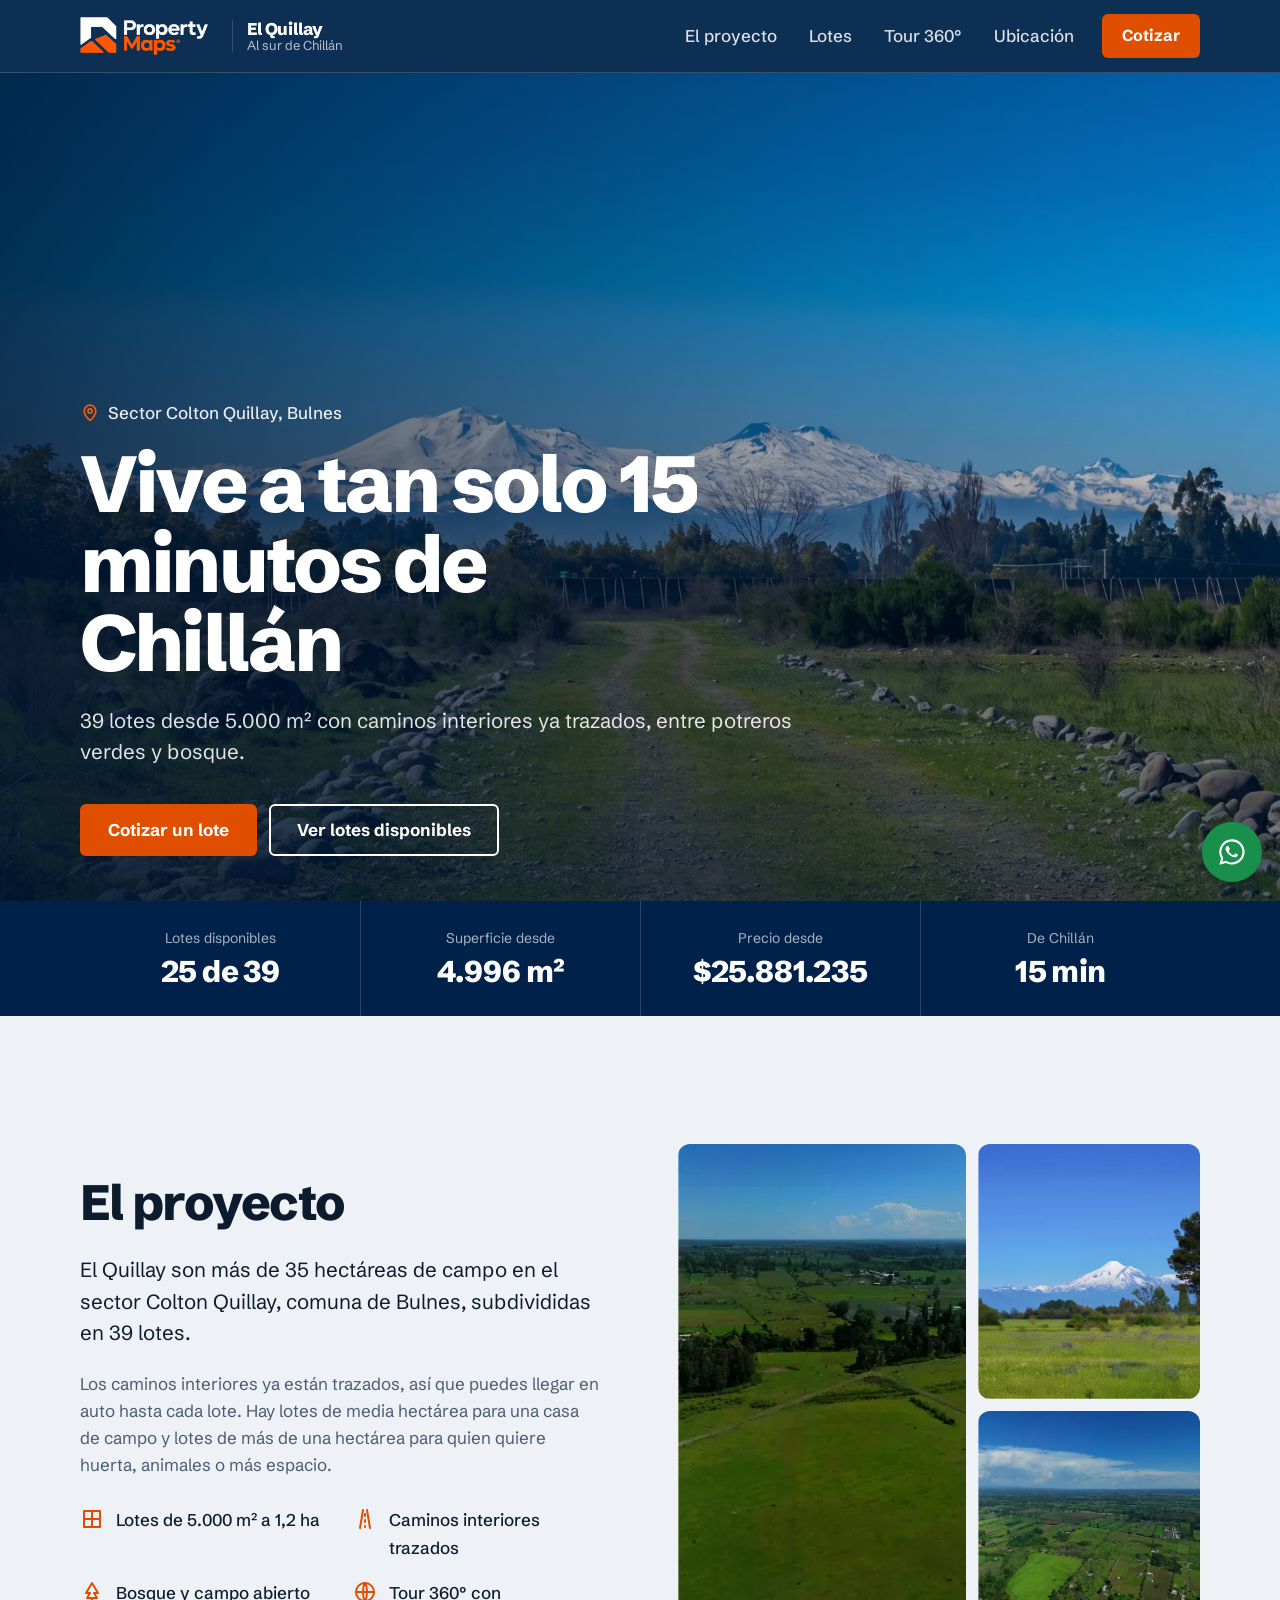
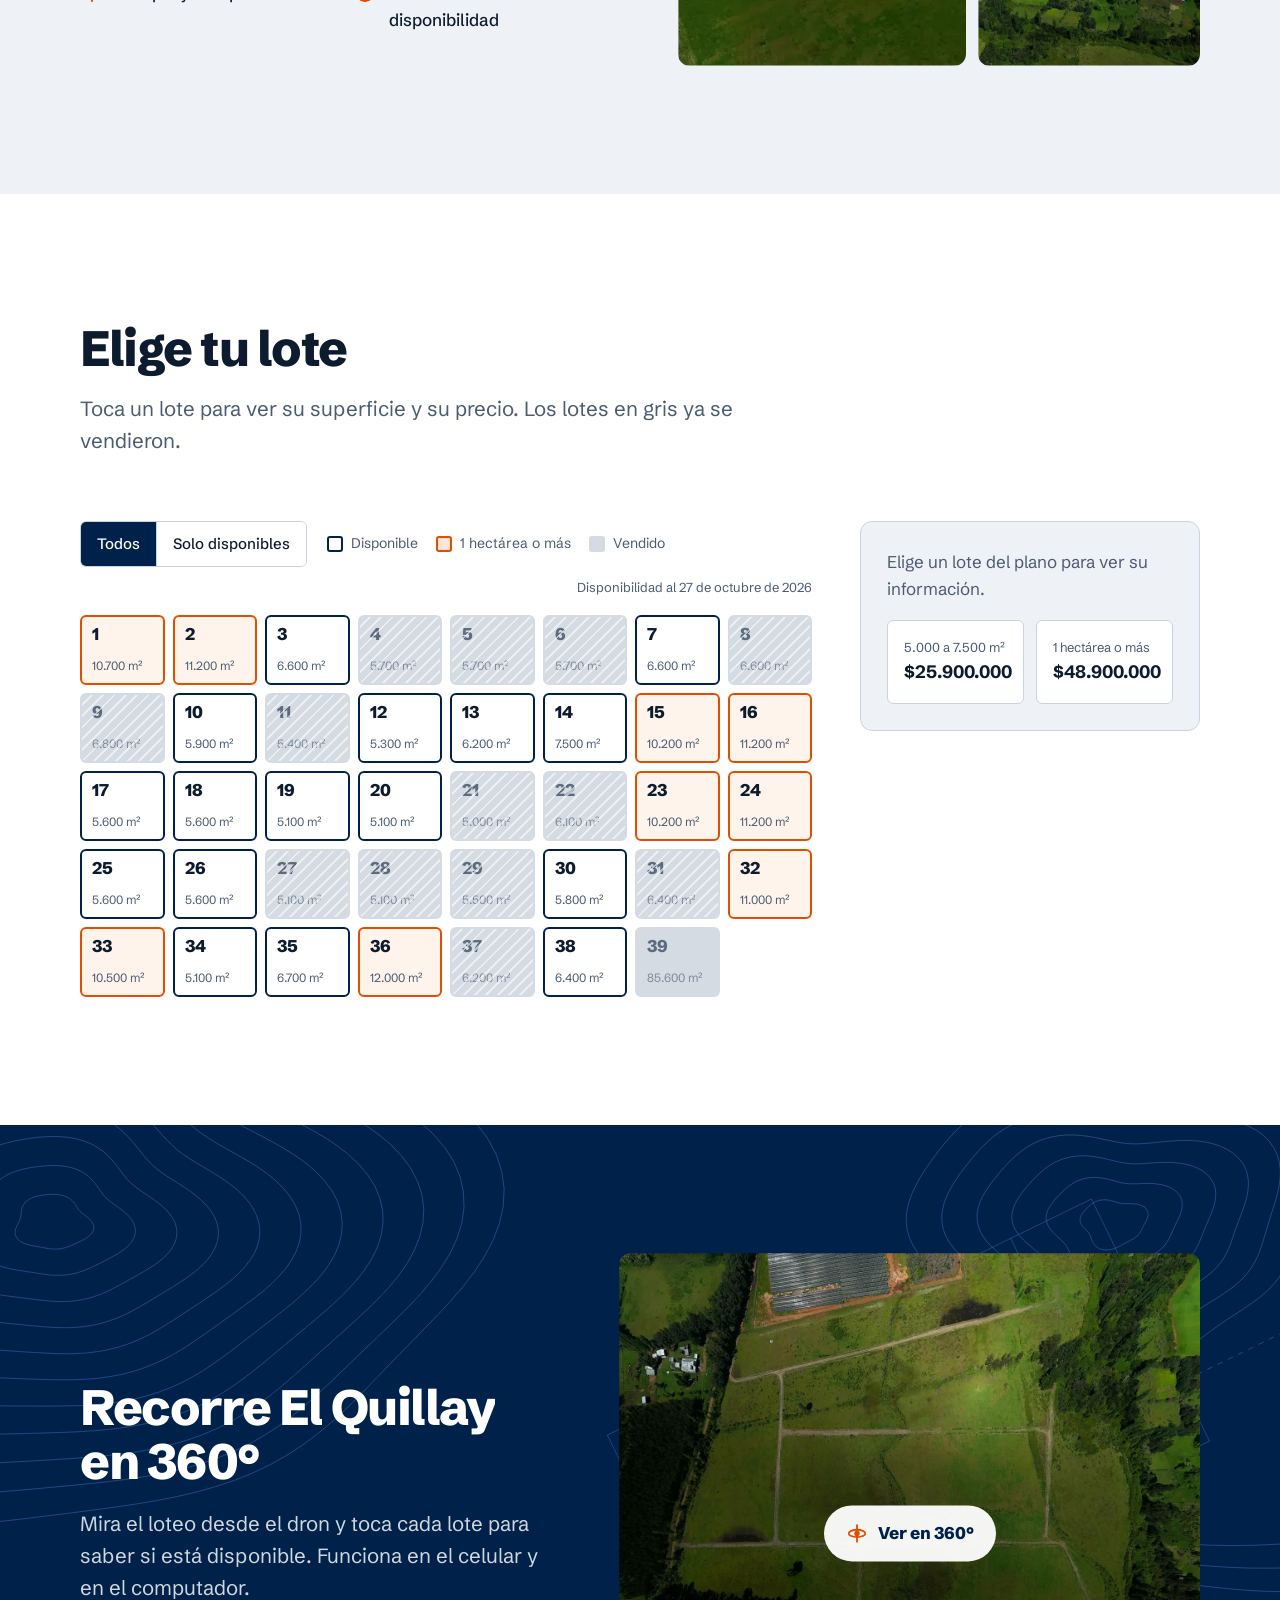
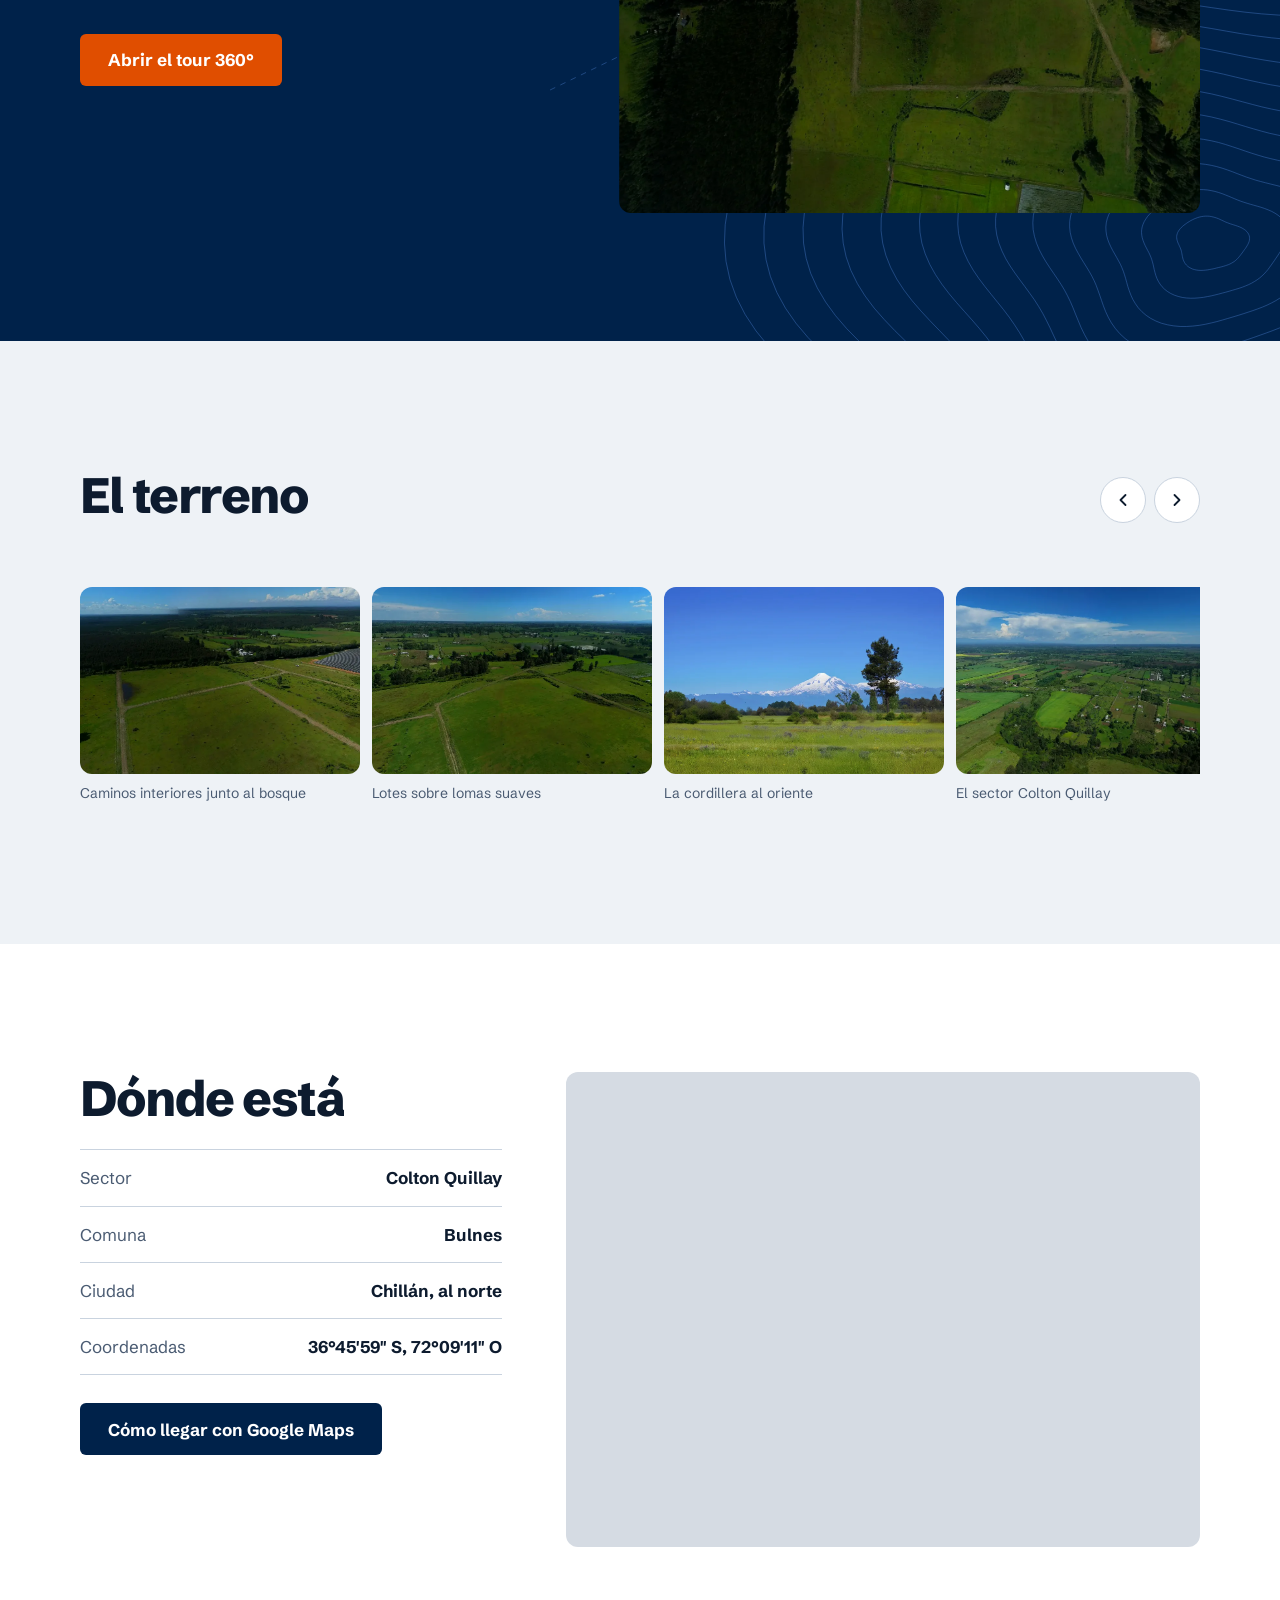
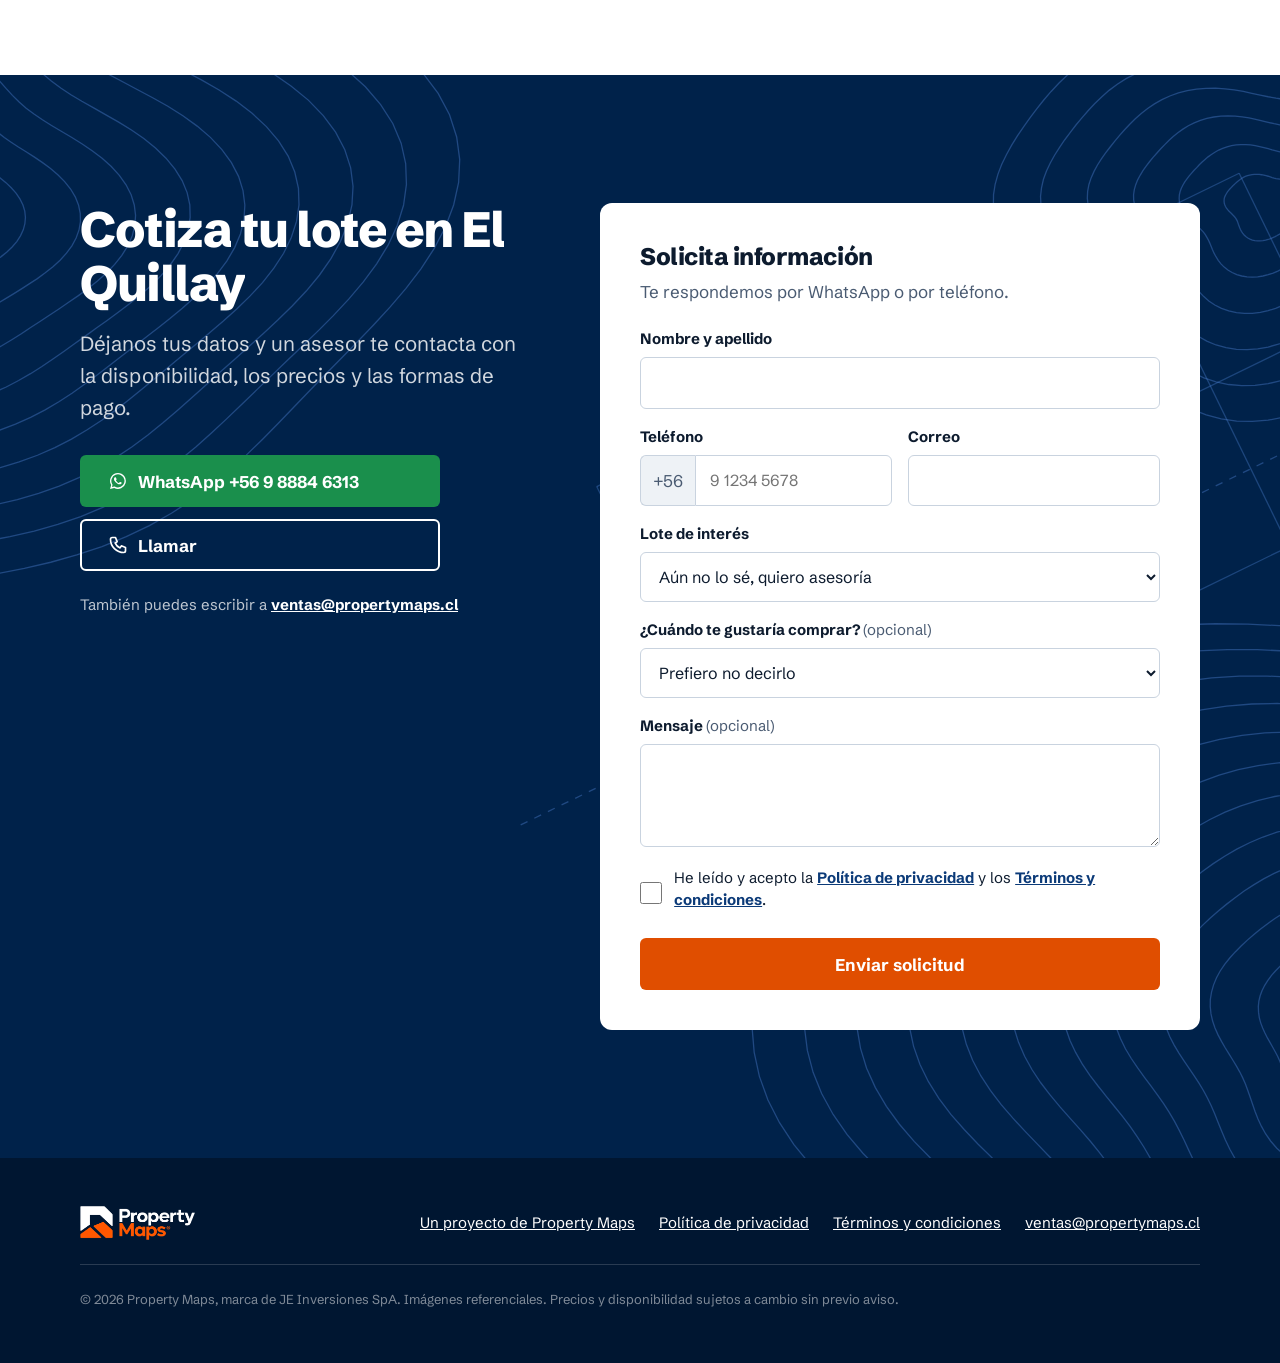
==== elquillay/index.html @ e5769602 "Web nueva de Property Maps: portada, El Quillay, Mirador del Ñuble, legales Sitio estático con píxel" ====
<!doctype html>
<html lang="es-CL">
<head>
  <meta charset="utf-8">
  <meta name="viewport" content="width=device-width, initial-scale=1">
  <title>El Quillay | Parcelas al sur de Chillán · Property Maps</title>
  <meta name="description" content="El Quillay: 39 lotes desde 5.000 m² en el sector Colton Quillay, Bulnes. Desde $25.900.000. Revisa los lotes disponibles y cotiza.">
  <meta name="theme-color" content="#00224a">
  <link rel="canonical" href="https://www.propertymaps.cl/elquillay/">
  <meta property="og:type" content="website">
  <meta property="og:locale" content="es_CL">
  <meta property="og:title" content="El Quillay | Parcelas al sur de Chillán">
  <meta property="og:description" content="Lotes desde 5.000 m² con caminos interiores, en el sector Colton Quillay. Desde $25.900.000.">
  <meta property="og:url" content="https://www.propertymaps.cl/elquillay/">
  <meta property="og:image" content="https://www.propertymaps.cl/assets/img/eq-loteo-caminos-sm.webp">
  <link rel="icon" type="image/png" href="../assets/img/favicon.png">
  <link rel="apple-touch-icon" href="../assets/img/iso-pm.png">
  <link rel="preconnect" href="https://fonts.googleapis.com">
  <link rel="preconnect" href="https://fonts.gstatic.com" crossorigin>
  <link href="https://fonts.googleapis.com/css2?family=Schibsted+Grotesk:ital,wght@0,400;0,500;0,700;0,800;0,900;1,400&display=swap" rel="stylesheet">
  <link rel="stylesheet" href="../assets/css/site.css">
  <script type="application/ld+json">
  {
    "@context": "https://schema.org",
    "@type": "Place",
    "name": "El Quillay",
    "description": "Loteo de 39 parcelas desde 5.000 m² en el sector Colton Quillay, Bulnes, al sur de Chillán.",
    "url": "https://www.propertymaps.cl/elquillay/",
    "geo": { "@type": "GeoCoordinates", "latitude": -36.76628, "longitude": -72.15299 },
    "address": { "@type": "PostalAddress", "addressLocality": "Bulnes", "addressRegion": "Ñuble", "addressCountry": "CL" }
  }
  </script>
  <script>
    window.PROYECTO = {
      nombre: 'El Quillay',
      whatsapp: '56988846313',
      waMensaje: 'Hola, quiero información de las parcelas de El Quillay.',
      form: {
        endpoint: 'https://n8n.terraworks.cl/webhook/el-quillay-lead',
        token: 'quillay-e2afce5dc061b3454987e46b08a25eda',
        origen: 'web-cotizacion'
      },
      lotes: {
        nota: 'Precios en pesos chilenos. Sujetos a disponibilidad.',
        vivo: {
          url: 'https://api.stage.terraworks.cl/m/parcelas/tour/w/property-maps-2/u/un_RZ5Us9i3Psht/project-api/plots',
          clave: 'ak_SBiYjuJIu3lg0e99A3mrq08-q0eVKH2lnt2wowQIruk'
        },
        grupos: [{ titulo: '', items: [{"id":"L1","num":1,"nombre":"Lote 1","m2":10700,"estado":"Disponible","precio":48900000,"grande":true},{"id":"L2","num":2,"nombre":"Lote 2","m2":11200,"estado":"Disponible","precio":48900000,"grande":true},{"id":"L3","num":3,"nombre":"Lote 3","m2":6600,"estado":"Disponible","precio":25900000},{"id":"L4","num":4,"nombre":"Lote 4","m2":5700,"estado":"Vendido"},{"id":"L5","num":5,"nombre":"Lote 5","m2":5700,"estado":"Vendido"},{"id":"L6","num":6,"nombre":"Lote 6","m2":5700,"estado":"Vendido"},{"id":"L7","num":7,"nombre":"Lote 7","m2":6600,"estado":"Disponible","precio":25900000},{"id":"L8","num":8,"nombre":"Lote 8","m2":6600,"estado":"Vendido"},{"id":"L9","num":9,"nombre":"Lote 9","m2":6800,"estado":"Vendido"},{"id":"L10","num":10,"nombre":"Lote 10","m2":5900,"estado":"Disponible","precio":25900000},{"id":"L11","num":11,"nombre":"Lote 11","m2":5400,"estado":"Vendido"},{"id":"L12","num":12,"nombre":"Lote 12","m2":5300,"estado":"Disponible","precio":25900000},{"id":"L13","num":13,"nombre":"Lote 13","m2":6200,"estado":"Disponible","precio":25900000},{"id":"L14","num":14,"nombre":"Lote 14","m2":7500,"estado":"Disponible","precio":25900000},{"id":"L15","num":15,"nombre":"Lote 15","m2":10200,"estado":"Disponible","precio":48900000,"grande":true},{"id":"L16","num":16,"nombre":"Lote 16","m2":11200,"estado":"Disponible","precio":48900000,"grande":true},{"id":"L17","num":17,"nombre":"Lote 17","m2":5600,"estado":"Disponible","precio":25900000},{"id":"L18","num":18,"nombre":"Lote 18","m2":5600,"estado":"Disponible","precio":25900000},{"id":"L19","num":19,"nombre":"Lote 19","m2":5100,"estado":"Disponible","precio":25900000},{"id":"L20","num":20,"nombre":"Lote 20","m2":5100,"estado":"Disponible","precio":25900000},{"id":"L21","num":21,"nombre":"Lote 21","m2":5000,"estado":"Vendido"},{"id":"L22","num":22,"nombre":"Lote 22","m2":6100,"estado":"Vendido"},{"id":"L23","num":23,"nombre":"Lote 23","m2":10200,"estado":"Disponible","precio":48900000,"grande":true},{"id":"L24","num":24,"nombre":"Lote 24","m2":11200,"estado":"Disponible","precio":48900000,"grande":true},{"id":"L25","num":25,"nombre":"Lote 25","m2":5600,"estado":"Disponible","precio":25900000},{"id":"L26","num":26,"nombre":"Lote 26","m2":5600,"estado":"Disponible","precio":25900000},{"id":"L27","num":27,"nombre":"Lote 27","m2":5100,"estado":"Vendido"},{"id":"L28","num":28,"nombre":"Lote 28","m2":5100,"estado":"Vendido"},{"id":"L29","num":29,"nombre":"Lote 29","m2":5500,"estado":"Vendido"},{"id":"L30","num":30,"nombre":"Lote 30","m2":5800,"estado":"Disponible","precio":25900000},{"id":"L31","num":31,"nombre":"Lote 31","m2":6400,"estado":"Vendido"},{"id":"L32","num":32,"nombre":"Lote 32","m2":11000,"estado":"Disponible","precio":48900000,"grande":true},{"id":"L33","num":33,"nombre":"Lote 33","m2":10500,"estado":"Disponible","precio":48900000,"grande":true},{"id":"L34","num":34,"nombre":"Lote 34","m2":5100,"estado":"Disponible","precio":25900000},{"id":"L35","num":35,"nombre":"Lote 35","m2":6700,"estado":"Disponible","precio":25900000},{"id":"L36","num":36,"nombre":"Lote 36","m2":12000,"estado":"Disponible","precio":48900000,"grande":true},{"id":"L37","num":37,"nombre":"Lote 37","m2":6200,"estado":"Vendido"},{"id":"L38","num":38,"nombre":"Lote 38","m2":6400,"estado":"Disponible","precio":25900000},{"id":"L39","num":39,"nombre":"Lote 39","m2":85600,"estado":"No disponible","grande":true}] }]
      }
    };
  </script>
  <!-- Medición: píxel de Meta «EL QUILLAY» (único píxel del negocio Property Maps; ver ../CODIGOS-ADS.txt).
       Solo en el sitio publicado: en local no dispara. Los eventos (Lead, Contact, clics) los manda site.js. -->
  <script>
    window.MEDICION = { PIXEL_ID: '2511304299378574' };
    if (!/^(localhost|127\.0\.0\.1|\[::1\]|)$/.test(location.hostname) && location.protocol !== 'file:') {
      !function(f,b,e,v,n,t,s){if(f.fbq)return;n=f.fbq=function(){n.callMethod?n.callMethod.apply(n,arguments):n.queue.push(arguments)};if(!f._fbq)f._fbq=n;n.push=n;n.loaded=!0;n.version='2.0';n.queue=[];t=b.createElement(e);t.async=!0;t.src=v;s=b.getElementsByTagName(e)[0];s.parentNode.insertBefore(t,s)}(window,document,'script','https://connect.facebook.net/en_US/fbevents.js');
      fbq('init', window.MEDICION.PIXEL_ID);
      fbq('track', 'PageView');
    }
  </script>
  <noscript><img height="1" width="1" style="display:none" alt="" src="https://www.facebook.com/tr?id=2511304299378574&ev=PageView&noscript=1"></noscript>
  <script>/* Animaciones de lectura: se activan solo si el navegador puede y la persona no pidió menos movimiento */
    (function (r) { if ('IntersectionObserver' in window && !matchMedia('(prefers-reduced-motion: reduce)').matches) { r.classList.add('anim'); document.addEventListener('DOMContentLoaded', function () { if (!r.classList.contains('anim-ok')) r.classList.remove('anim'); }); } })(document.documentElement);</script>
</head>
<body>
  <a class="skip" href="#main">Saltar al contenido</a>

  <header class="site-header">
    <div class="wrap">
      <a class="brand" href="../" aria-label="Property Maps, inicio">
        <img src="../assets/img/logo-pm-blanco.png" alt="Property Maps" width="900" height="268">
      </a>
      <div class="brand-project">
        <strong>El Quillay</strong>
        <span>Al sur de Chillán</span>
      </div>
      <button class="nav-toggle" type="button" aria-controls="nav" aria-expanded="false" aria-label="Abrir menú">
        <svg viewBox="0 0 24 24" fill="none" stroke="currentColor" stroke-width="2" stroke-linecap="round" aria-hidden="true"><path d="M4 7h16M4 12h16M4 17h16"/></svg>
      </button>
      <nav class="nav" id="nav" aria-label="El Quillay">
        <a href="#proyecto">El proyecto</a>
        <a href="#lotes">Lotes</a>
        <a href="#tour">Tour 360°</a>
        <a href="#ubicacion">Ubicación</a>
        <a class="btn btn-primary" href="#contacto">Cotizar</a>
      </nav>
    </div>
  </header>

  <main id="main">
    <section class="hero-project" aria-labelledby="hero-title" data-hero data-intervalo="3000">
      <div class="media">
        <figure class="hero-slide is-active" data-slide>
          <img src="../assets/img/nuble-cordillera-sm.webp" srcset="../assets/img/nuble-cordillera-sm.webp 1000w, ../assets/img/nuble-cordillera.webp 2000w" sizes="100vw" alt="Campo verde con un camino de tierra y la cordillera nevada al fondo" fetchpriority="high" decoding="async">
        </figure>
        <figure class="hero-slide" data-slide>
          <img src="../assets/img/eq-loteo-caminos-sm.webp" srcset="../assets/img/eq-loteo-caminos-sm.webp 1000w, ../assets/img/eq-loteo-caminos.webp 2000w" sizes="100vw" alt="Vista aérea del loteo El Quillay: potreros verdes divididos por caminos de tierra" loading="lazy" decoding="async">
        </figure>
        <figure class="hero-slide" data-slide>
          <img src="../assets/img/eq-loteo-lomas-sm.webp" srcset="../assets/img/eq-loteo-lomas-sm.webp 1000w, ../assets/img/eq-loteo-lomas.webp 2000w" sizes="100vw" alt="Lomas del loteo El Quillay con sus caminos interiores" loading="lazy" decoding="async">
        </figure>
        <figure class="hero-slide" data-slide>
          <img src="../assets/img/eq-aerea-sector-sm.webp" srcset="../assets/img/eq-aerea-sector-sm.webp 1000w, ../assets/img/eq-aerea-sector.webp 2000w" sizes="100vw" alt="Vista aérea del sector Colton Quillay con parcelas y campos de cultivo" loading="lazy" decoding="async">
        </figure>
        <figure class="hero-slide" data-slide>
          <img src="../assets/img/eq-loteo-bosque-sm.webp" srcset="../assets/img/eq-loteo-bosque-sm.webp 1000w, ../assets/img/eq-loteo-bosque.webp 2000w" sizes="100vw" alt="Caminos del loteo El Quillay junto al bosque" loading="lazy" decoding="async">
        </figure>
      </div>
      <div class="wrap">
        <p class="place">
          <svg viewBox="0 0 24 24" fill="none" stroke="currentColor" stroke-width="2" aria-hidden="true"><path d="M12 21s-7-6.2-7-11.5A7 7 0 0 1 19 9.5C19 14.8 12 21 12 21Z"/><circle cx="12" cy="9.5" r="2.5"/></svg>
          Sector Colton Quillay, Bulnes
        </p>
        <h1 id="hero-title">Vive a tan solo 15 minutos de Chillán</h1>
        <p class="lead">39 lotes desde 5.000 m² con caminos interiores ya trazados, entre potreros verdes y bosque.</p>
        <div class="hero-actions">
          <a class="btn btn-primary" href="#contacto">Cotizar un lote</a>
          <a class="btn btn-ghost" href="#lotes">Ver lotes disponibles</a>
        </div>
      </div>
    </section>

    <section class="facts" aria-label="El Quillay en cifras">
      <div class="wrap">
        <dl>
          <div><dt>Lotes disponibles</dt><dd><span data-disponibles>25</span> de 39</dd></div>
          <div><dt>Superficie desde</dt><dd>5.000 m²</dd></div>
          <div><dt>Precio desde</dt><dd>$25.900.000</dd></div>
          <div><dt>De Chillán</dt><dd>15 min</dd></div>
        </dl>
      </div>
    </section>

    <section class="section" id="proyecto" aria-labelledby="proyecto-title">
      <div class="wrap about">
        <div class="about-text">
          <h2 id="proyecto-title">El proyecto</h2>
          <p class="lead" style="color:var(--ink)">El Quillay son más de 35 hectáreas de campo en el sector Colton Quillay, comuna de Bulnes, subdivididas en 39 lotes.</p>
          <p>Los caminos interiores ya están trazados, así que puedes llegar en auto hasta cada lote. Hay lotes de media hectárea para una casa de campo y lotes de más de una hectárea para quien quiere huerta, animales o más espacio.</p>
          <ul class="features">
            <li><svg viewBox="0 0 24 24" fill="none" stroke="currentColor" stroke-width="2" stroke-linecap="round" stroke-linejoin="round" aria-hidden="true"><path d="M4 4h16v16H4zM4 12h16M12 4v16"/></svg>Lotes de 5.000 m² a 1,2 ha</li>
            <li><svg viewBox="0 0 24 24" fill="none" stroke="currentColor" stroke-width="2" stroke-linecap="round" stroke-linejoin="round" aria-hidden="true"><path d="M7 21 10 3M17 21 14 3M12 7v2M12 13v2M12 19v1"/></svg>Caminos interiores trazados</li>
            <li><svg viewBox="0 0 24 24" fill="none" stroke="currentColor" stroke-width="2" stroke-linecap="round" stroke-linejoin="round" aria-hidden="true"><path d="M12 3 6 13h4l-3 5h10l-3-5h4z"/><path d="M12 18v3"/></svg>Bosque y campo abierto</li>
            <li><svg viewBox="0 0 24 24" fill="none" stroke="currentColor" stroke-width="2" stroke-linecap="round" stroke-linejoin="round" aria-hidden="true"><circle cx="12" cy="12" r="9"/><path d="M3 12h18M12 3c2.5 2.7 2.5 15.3 0 18M12 3c-2.5 2.7-2.5 15.3 0 18"/></svg>Tour 360° con disponibilidad</li>
          </ul>
        </div>
        <div class="mosaic">
          <img src="../assets/img/eq-loteo-lomas-sm.webp" alt="Potreros del loteo con caminos y árboles alrededor" loading="lazy">
          <img src="../assets/img/eq-volcan.webp" alt="Campo verde con un pino y la cordillera nevada al fondo" loading="lazy">
          <img src="../assets/img/eq-aerea-sector-sm.webp" alt="Vista aérea del sector Colton Quillay con parcelas y campos de cultivo" loading="lazy">
        </div>
      </div>
    </section>

    <section class="section lots-section" id="lotes" aria-labelledby="lotes-title">
      <div class="wrap">
        <div class="section-head">
          <h2 id="lotes-title">Elige tu lote</h2>
          <p class="lead muted">Toca un lote para ver su superficie y su precio. Los lotes en gris ya se vendieron.</p>
        </div>
        <div class="lots-layout">
          <div>
            <div class="lots-toolbar">
              <div class="filter" role="group" aria-label="Filtrar lotes">
                <button type="button" data-filtro="todos" aria-pressed="true">Todos</button>
                <button type="button" data-filtro="disponibles" aria-pressed="false">Solo disponibles</button>
              </div>
              <ul class="legend">
                <li><i class="l-free"></i>Disponible</li>
                <li><i class="l-big"></i>1 hectárea o más</li>
                <li><i class="l-sold"></i>Vendido</li>
              </ul>
              <span class="lots-updated" id="lots-updated">Disponibilidad al 27 de octubre de 2026</span>
            </div>
            <div class="lot-groups" id="lot-groups"></div>
          </div>
          <aside class="lot-panel" id="lot-panel" aria-live="polite">
            <p class="empty">Elige un lote del plano para ver su información.</p>
            <div class="price-cards">
              <div><span>5.000 a 7.500 m²</span><strong>$25.900.000</strong></div>
              <div><span>1 hectárea o más</span><strong>$48.900.000</strong></div>
            </div>
          </aside>
        </div>
      </div>
    </section>

    <section class="section tour topo" id="tour" aria-labelledby="tour-title">
      <div class="wrap">
        <div>
          <h2 id="tour-title">Recorre El Quillay en 360°</h2>
          <p class="lead">Mira el loteo desde el dron y toca cada lote para saber si está disponible. Funciona en el celular y en el computador.</p>
          <a class="btn btn-primary" href="https://elquillay360.terraworks.cl/" target="_blank" rel="noopener">Abrir el tour 360°</a>
        </div>
        <a class="tour-preview" href="https://elquillay360.terraworks.cl/" target="_blank" rel="noopener" aria-label="Abrir el tour 360° de El Quillay">
          <img src="../assets/img/eq-cenital.webp" alt="El loteo El Quillay visto desde arriba, con sus caminos interiores" loading="lazy">
          <span><svg viewBox="0 0 24 24" fill="none" stroke="currentColor" stroke-width="2" stroke-linecap="round" aria-hidden="true"><ellipse cx="12" cy="12" rx="9" ry="4"/><path d="M12 3v18"/><circle cx="12" cy="12" r="2" fill="currentColor"/></svg>Ver en 360°</span>
        </a>
      </div>
    </section>

    <section class="section" aria-labelledby="galeria-title" data-gallery>
      <div class="wrap">
        <div class="gallery-head section-head" style="max-width:none">
          <h2 id="galeria-title">El terreno</h2>
          <div class="gallery-nav">
            <button type="button" data-dir="-1" aria-label="Fotos anteriores"><svg viewBox="0 0 24 24" fill="none" stroke="currentColor" stroke-width="2.2" stroke-linecap="round" stroke-linejoin="round" aria-hidden="true"><path d="M15 6l-6 6 6 6"/></svg></button>
            <button type="button" data-dir="1" aria-label="Fotos siguientes"><svg viewBox="0 0 24 24" fill="none" stroke="currentColor" stroke-width="2.2" stroke-linecap="round" stroke-linejoin="round" aria-hidden="true"><path d="M9 6l6 6-6 6"/></svg></button>
          </div>
        </div>
        <div class="gallery" tabindex="0" aria-label="Fotos de El Quillay">
          <figure><img src="../assets/img/eq-loteo-bosque-sm.webp" alt="Caminos del loteo junto al bosque" loading="lazy"><figcaption>Caminos interiores junto al bosque</figcaption></figure>
          <figure><img src="../assets/img/eq-loteo-lomas-sm.webp" alt="Potreros con lomas suaves" loading="lazy"><figcaption>Lotes sobre lomas suaves</figcaption></figure>
          <figure><img src="../assets/img/eq-volcan.webp" alt="Cordillera nevada vista desde el campo" loading="lazy"><figcaption>La cordillera al oriente</figcaption></figure>
          <figure><img src="../assets/img/eq-aerea-sector-sm.webp" alt="Parcelas vecinas del sector Colton Quillay" loading="lazy"><figcaption>El sector Colton Quillay</figcaption></figure>
          <figure><img src="../assets/img/eq-loteo-caminos-sm.webp" alt="Cruce de caminos dentro del loteo" loading="lazy"><figcaption>Cruce de caminos dentro del loteo</figcaption></figure>
        </div>
      </div>
    </section>

    <section class="section lots-section" id="ubicacion" aria-labelledby="ubicacion-title">
      <div class="wrap location">
        <div>
          <h2 id="ubicacion-title">Dónde está</h2>
          <ul class="distances">
            <li><span>Sector</span><strong>Colton Quillay</strong></li>
            <li><span>Comuna</span><strong>Bulnes</strong></li>
            <li><span>Ciudad</span><strong>Chillán, al norte</strong></li>
            <li><span>Coordenadas</span><strong>36°45′59″ S, 72°09′11″ O</strong></li>
          </ul>
          <a class="btn btn-navy" href="https://www.google.com/maps/dir/?api=1&amp;destination=-36.76628,-72.15299" target="_blank" rel="noopener">Cómo llegar con Google Maps</a>
        </div>
        <iframe title="Mapa satelital de El Quillay" src="https://maps.google.com/maps?q=-36.76628,-72.15299&amp;t=k&amp;z=15&amp;ie=UTF8&amp;iwloc=&amp;output=embed" loading="lazy" referrerpolicy="no-referrer-when-downgrade"></iframe>
      </div>
    </section>

    <section class="section contact topo" id="contacto" aria-labelledby="contacto-title">
      <div class="wrap">
        <div>
          <h2 id="contacto-title">Cotiza tu lote en El Quillay</h2>
          <p class="lead">Déjanos tus datos y un asesor te contacta con la disponibilidad, los precios y las formas de pago.</p>
          <div class="contact-direct">
            <a class="btn btn-wa" href="#" data-wa>
              <svg viewBox="0 0 32 32" fill="currentColor" aria-hidden="true"><path d="M16 3.2A12.7 12.7 0 0 0 5.1 22.4L3.3 28.8l6.6-1.7A12.7 12.7 0 1 0 16 3.2Zm0 23.2c-1.9 0-3.8-.5-5.4-1.5l-.4-.2-3.9 1 1-3.8-.3-.4A10.5 10.5 0 1 1 16 26.4Zm5.8-7.9c-.3-.2-1.9-.9-2.2-1-.3-.1-.5-.2-.7.2-.2.3-.8 1-1 1.2-.2.2-.4.2-.7.1-.3-.2-1.4-.5-2.6-1.6-1-.9-1.6-1.9-1.8-2.2-.2-.3 0-.5.1-.7l.5-.6.3-.5v-.5c0-.2-.7-1.7-1-2.3-.2-.6-.5-.5-.7-.5h-.6c-.2 0-.5.1-.8.4-.3.3-1 1-1 2.5s1.1 2.9 1.2 3.1c.2.2 2.1 3.2 5.1 4.5 2.5 1 3 .8 3.6.7.6-.1 1.9-.8 2.1-1.5.3-.7.3-1.3.2-1.5-.1-.1-.3-.2-.6-.3Z"/></svg>
              WhatsApp +56 9 8884 6313
            </a>
            <a class="btn btn-ghost" href="tel:+56988846313">
              <svg viewBox="0 0 24 24" fill="none" stroke="currentColor" stroke-width="2" stroke-linecap="round" stroke-linejoin="round" aria-hidden="true"><path d="M5 3h4l2 5-2.5 1.5a11 11 0 0 0 6 6L16 13l5 2v4a2 2 0 0 1-2 2A16 16 0 0 1 3 5a2 2 0 0 1 2-2Z"/></svg>
              Llamar
            </a>
          </div>
          <p class="contact-mail">También puedes escribir a <a href="mailto:ventas@propertymaps.cl?subject=El%20Quillay">ventas@propertymaps.cl</a></p>
        </div>

        <div class="form-card">
          <h3>Solicita información</h3>
          <p>Te respondemos por WhatsApp o por teléfono.</p>
          <form id="lead-form" novalidate>
            <div class="fields">
              <div class="field full">
                <label for="f-nombre">Nombre y apellido</label>
                <input id="f-nombre" name="nombre" type="text" autocomplete="name" required>
                <span class="err">Escribe tu nombre.</span>
              </div>
              <div class="field">
                <label for="f-telefono">Teléfono</label>
                <div class="phone"><span>+56</span><input id="f-telefono" name="telefono" type="tel" inputmode="tel" autocomplete="tel-national" placeholder="9 1234 5678" required></div>
                <span class="err">Escribe un celular chileno de 9 dígitos, empezando por 9.</span>
              </div>
              <div class="field">
                <label for="f-email">Correo</label>
                <input id="f-email" name="email" type="email" autocomplete="email" required>
                <span class="err">Escribe un correo válido, por ejemplo nombre@gmail.com.</span>
              </div>
              <div class="field full">
                <label for="f-parcela">Lote de interés</label>
                <select id="f-parcela" name="parcela"></select>
              </div>
              <div class="field full">
                <label for="f-plazo">¿Cuándo te gustaría comprar? <span class="opt">(opcional)</span></label>
                <select id="f-plazo" name="plazo">
                  <option value="">Prefiero no decirlo</option>
                  <option>Este mes</option>
                  <option>En 1 a 3 meses</option>
                  <option>En 3 a 6 meses</option>
                  <option>Solo estoy cotizando</option>
                </select>
              </div>
              <div class="field full">
                <label for="f-mensaje">Mensaje <span class="opt">(opcional)</span></label>
                <textarea id="f-mensaje" name="mensaje" rows="3"></textarea>
              </div>
              <div class="hp" aria-hidden="true">
                <label for="f-hp">No completar</label>
                <input id="f-hp" name="_hp" type="text" tabindex="-1" autocomplete="off">
              </div>
              <div class="field full consent">
                <input id="f-acepto" name="acepto" type="checkbox" required>
                <label for="f-acepto">He leído y acepto la <a href="../privacidad/" target="_blank" rel="noopener">Política de privacidad</a> y los <a href="../terminos/" target="_blank" rel="noopener">Términos y condiciones</a>.</label>
                <span class="err">Marca la casilla para enviar tu solicitud.</span>
              </div>
            </div>
            <div class="form-foot">
              <button class="btn btn-primary btn-block" type="submit">Enviar solicitud</button>
              <div class="form-status" id="form-status" role="alert"></div>
            </div>
          </form>
        </div>
      </div>
    </section>
  </main>

  <footer class="site-footer">
    <div class="wrap">
      <a href="../" aria-label="Property Maps, inicio"><img src="../assets/img/logo-pm-blanco.png" alt="Property Maps" width="900" height="268"></a>
      <nav class="footer-links" aria-label="Pie de página">
        <a href="../">Un proyecto de Property Maps</a>
        <a href="../privacidad/">Política de privacidad</a>
        <a href="../terminos/">Términos y condiciones</a>
        <a href="mailto:ventas@propertymaps.cl">ventas@propertymaps.cl</a>
      </nav>
      <p class="footer-legal">© 2026 Property Maps, marca de JE Inversiones SpA. Imágenes referenciales. Precios y disponibilidad sujetos a cambio sin previo aviso.</p>
    </div>
  </footer>

  <a class="wa-float" href="#" data-wa aria-label="Escribir a El Quillay por WhatsApp">
    <svg viewBox="0 0 32 32" fill="currentColor" aria-hidden="true"><path d="M16 3.2A12.7 12.7 0 0 0 5.1 22.4L3.3 28.8l6.6-1.7A12.7 12.7 0 1 0 16 3.2Zm0 23.2c-1.9 0-3.8-.5-5.4-1.5l-.4-.2-3.9 1 1-3.8-.3-.4A10.5 10.5 0 1 1 16 26.4Zm5.8-7.9c-.3-.2-1.9-.9-2.2-1-.3-.1-.5-.2-.7.2-.2.3-.8 1-1 1.2-.2.2-.4.2-.7.1-.3-.2-1.4-.5-2.6-1.6-1-.9-1.6-1.9-1.8-2.2-.2-.3 0-.5.1-.7l.5-.6.3-.5v-.5c0-.2-.7-1.7-1-2.3-.2-.6-.5-.5-.7-.5h-.6c-.2 0-.5.1-.8.4-.3.3-1 1-1 2.5s1.1 2.9 1.2 3.1c.2.2 2.1 3.2 5.1 4.5 2.5 1 3 .8 3.6.7.6-.1 1.9-.8 2.1-1.5.3-.7.3-1.3.2-1.5-.1-.1-.3-.2-.6-.3Z"/></svg>
  </a>

  <script src="../assets/js/site.js"></script>
</body>
</html>
---- assets/css/site.css ----
/* Property Maps · estilos compartidos (landing y proyectos) */

:root {
  --navy: #00224a;
  --navy-2: #0b3a78;
  --navy-deep: #001631;
  --orange: #ff5a00;
  --orange-btn: #e04e00;
  --orange-soft: #ffe6d6;
  --paper: #eef2f6;
  --white: #ffffff;
  --ink: #0d1b2e;
  --muted: #4a5b72;
  --line: #c9d3df;
  --line-dark: rgba(255, 255, 255, 0.16);
  --sold: #d5dbe3;
  --ok: #1d7a4f;

  --font: "Schibsted Grotesk", system-ui, -apple-system, "Segoe UI", sans-serif;

  --wrap: 1200px;
  --gutter: clamp(16px, 4vw, 40px);
  --section: clamp(72px, 10vw, 128px);
  --radius-s: 6px;
  --radius-m: 12px;
}

*,
*::before,
*::after { box-sizing: border-box; }

html { scroll-behavior: smooth; -webkit-text-size-adjust: 100%; overflow-x: clip; }
@media (prefers-reduced-motion: reduce) {
  html { scroll-behavior: auto; }
  *, *::before, *::after { animation-duration: 0.01ms !important; transition-duration: 0.01ms !important; }
}

body {
  margin: 0;
  font-family: var(--font);
  font-size: 1.0625rem;
  line-height: 1.6;
  color: var(--ink);
  background: var(--paper);
  -webkit-font-smoothing: antialiased;
  overflow-x: clip;
}

img, video, svg { display: block; max-width: 100%; }
a { color: inherit; }
button, input, select, textarea { font: inherit; color: inherit; }

:focus-visible { outline: 3px solid var(--orange); outline-offset: 3px; border-radius: 2px; }

.wrap { width: 100%; max-width: var(--wrap); margin-inline: auto; padding-inline: var(--gutter); }

.skip {
  position: absolute; left: 12px; top: -60px; z-index: 100;
  background: var(--white); color: var(--navy); padding: 10px 16px; border-radius: var(--radius-s);
  font-weight: 700; text-decoration: none;
}
.skip:focus { top: 12px; }

/* ---------- Tipografía ---------- */

h1, h2, h3, h4 { margin: 0; line-height: 1.08; letter-spacing: -0.02em; font-weight: 800; }
h1 { font-size: clamp(2.5rem, 6.2vw, 5rem); letter-spacing: -0.035em; line-height: 1; }
h2 { font-size: clamp(2rem, 4vw, 3.1rem); letter-spacing: -0.03em; }
h3 { font-size: 1.375rem; line-height: 1.2; }
p { margin: 0 0 1em; }
.lead { font-size: clamp(1.125rem, 1.6vw, 1.3rem); line-height: 1.55; max-width: 36em; }
.muted { color: var(--muted); }
.num { }

.section { padding-block: var(--section); }
.section-head { max-width: 46rem; margin-bottom: clamp(36px, 5vw, 64px); }
.section-head h2 + p { margin-top: 18px; }

/* ---------- Botones ---------- */

.btn {
  display: inline-flex; align-items: center; justify-content: center; gap: 10px;
  min-height: 52px; padding: 0 26px; border-radius: var(--radius-s);
  font-size: 1.0625rem; font-weight: 700; text-decoration: none; letter-spacing: 0;
  border: 2px solid transparent; cursor: pointer;
  transition: background-color 0.15s, border-color 0.15s, color 0.15s;
}
.btn svg { width: 20px; height: 20px; flex: none; }
.btn-primary { background: var(--orange-btn); color: var(--white); }
.btn-primary:hover { background: #c74500; }
.btn-ghost { border-color: currentColor; color: var(--white); background: transparent; }
.btn-ghost:hover { background: rgba(255, 255, 255, 0.1); }
.btn-navy { background: var(--navy); color: var(--white); }
.btn-navy:hover { background: var(--navy-2); }
.btn-outline { border-color: var(--navy); color: var(--navy); background: transparent; }
.btn-outline:hover { background: var(--navy); color: var(--white); }
.btn-wa { background: #1a8f4c; color: var(--white); }
.btn-wa:hover { background: #157a40; }
.btn-block { width: 100%; }

.text-link {
  font-weight: 700; color: var(--navy); text-decoration: underline;
  text-decoration-thickness: 2px; text-underline-offset: 4px; text-decoration-color: var(--orange);
}
.text-link:hover { color: var(--orange-btn); }

/* ---------- Cabecera ---------- */

.site-header {
  position: sticky; top: 0; z-index: 50;
  background: rgba(0, 34, 74, 0.94);
  backdrop-filter: saturate(1.4) blur(10px);
  -webkit-backdrop-filter: saturate(1.4) blur(10px);
  color: var(--white);
  border-bottom: 1px solid var(--line-dark);
}
.site-header .wrap { display: flex; align-items: center; gap: 24px; min-height: 72px; }
.brand { display: flex; align-items: center; gap: 14px; text-decoration: none; flex: none; }
.brand img { height: 38px; width: auto; }
.brand-project {
  display: flex; flex-direction: column; line-height: 1.1;
  padding-left: 14px; border-left: 1px solid var(--line-dark);
}
.brand-project strong { font-size: 1.0625rem; font-weight: 800; letter-spacing: -0.01em; }
.brand-project span { font-size: 0.8125rem; color: rgba(255, 255, 255, 0.7); }

.nav { margin-left: auto; display: flex; align-items: center; gap: 4px; }
.nav a:not(.btn) {
  padding: 10px 14px; border-radius: var(--radius-s); text-decoration: none;
  font-weight: 500; color: rgba(255, 255, 255, 0.86);
}
.nav a:not(.btn):hover { color: var(--white); background: rgba(255, 255, 255, 0.08); }
.nav .btn { min-height: 44px; padding: 0 18px; margin-left: 10px; font-size: 1rem; }

.nav-toggle {
  display: none; margin-left: auto; width: 46px; height: 46px; border: 0; border-radius: var(--radius-s);
  background: transparent; color: var(--white); cursor: pointer;
}
.nav-toggle svg { width: 26px; height: 26px; margin: auto; }

@media (max-width: 920px) {
  .nav-toggle { display: grid; place-items: center; }
  .nav {
    position: absolute; left: 0; right: 0; top: 100%;
    flex-direction: column; align-items: stretch; gap: 0;
    background: var(--navy); padding: 8px var(--gutter) 20px;
    border-bottom: 1px solid var(--line-dark);
    display: none;
  }
  .nav.open { display: flex; }
  .nav a:not(.btn) { padding: 14px 4px; border-bottom: 1px solid var(--line-dark); border-radius: 0; }
  .nav .btn { margin: 16px 0 0; min-height: 52px; }
  .brand img { height: 32px; }
}
@media (max-width: 520px) {
  .brand-project span { display: none; }
}

/* ---------- Fondo cartográfico ---------- */

.topo { position: relative; isolation: isolate; }
.topo::before {
  content: ""; position: absolute; inset: 0; z-index: -1; pointer-events: none;
  background: url("../img/curvas-azul.svg") center / cover no-repeat;
}
.topo-light::before { background-image: url("../img/curvas-claro.svg"); opacity: 0.7; }

/* ---------- Landing · hero con fotos de las parcelas ---------- */

/* Mismo alto para el banner de la portada y el de El Quillay: la pantalla bajo la cabecera */
:root { --hero-h: min(calc(100svh - 72px), 880px); }
/* Teléfonos angostos: el texto del banner no cabe en la pantalla; ambos crecen al mismo alto */
@media (max-width: 380px) { :root { --hero-h: max(min(calc(100svh - 72px), 880px), 640px); } }

.hero-pm { position: relative; min-height: var(--hero-h); display: flex; color: var(--white); background: var(--navy); overflow: hidden; }
.hero-slides { position: absolute; inset: 0; }
.hero-slide { position: absolute; inset: 0; margin: 0; opacity: 0; transition: opacity 1.2s ease; }
.hero-slide.is-active { opacity: 1; }
.hero-slide img { width: 100%; height: 100%; object-fit: cover; }
.hero-pm::after {
  content: ""; position: absolute; inset: 0; pointer-events: none;
  background:
    linear-gradient(90deg, rgba(0, 22, 49, 0.66) 0%, rgba(0, 22, 49, 0.3) 42%, rgba(0, 22, 49, 0) 68%),
    linear-gradient(180deg, rgba(0, 22, 49, 0) 55%, rgba(0, 22, 49, 0.6) 100%);
}
.hero-inner {
  position: relative; z-index: 1; width: 100%;
  display: flex; flex-direction: column; justify-content: flex-end; gap: clamp(24px, 5vh, 72px);
  padding-block: clamp(40px, 7vh, 120px) clamp(22px, 3.5vh, 44px);
}
.hero-pm h1 { max-width: 14ch; font-size: clamp(2.5rem, 6vw, 5rem); text-shadow: 0 2px 24px rgba(0, 22, 49, 0.35); }
.hero-pm .lead { max-width: 40ch; color: rgba(255, 255, 255, 0.92); margin-top: 24px; text-shadow: 0 1px 12px rgba(0, 22, 49, 0.5); }
.hero-actions { display: flex; flex-wrap: wrap; gap: 12px; margin-top: 36px; }

.hero-foot { display: flex; align-items: flex-end; justify-content: space-between; gap: 20px; flex-wrap: wrap; border-top: 1px solid var(--line-dark); padding-top: 18px; }
.hero-credit { display: flex; align-items: center; gap: 10px; color: var(--white); text-decoration: none; }
.hero-credit svg { width: 22px; height: 22px; color: var(--orange); flex: none; }
.hero-credit b { display: block; font-weight: 700; }
.hero-credit small { display: block; font-size: 0.875rem; color: rgba(255, 255, 255, 0.72); }
.hero-credit:hover b { text-decoration: underline; text-underline-offset: 3px; }
.hero-dots { display: flex; gap: 6px; }
.hero-dots button {
  width: 44px; height: 32px; padding: 0; border: 0; background: transparent; cursor: pointer; position: relative;
}
.hero-dots button::before {
  content: ""; position: absolute; left: 6px; right: 6px; top: 50%; height: 3px; margin-top: -1.5px;
  background: rgba(255, 255, 255, 0.4); border-radius: 2px; transition: background 0.2s;
}
.hero-dots button[aria-pressed="true"]::before { background: var(--orange); }
.hero-dots button:hover::before { background: rgba(255, 255, 255, 0.8); }

@media (max-width: 760px) {
  .hero-pm::after { background: linear-gradient(180deg, rgba(0, 22, 49, 0) 20%, rgba(0, 22, 49, 0.5) 50%, rgba(0, 22, 49, 0.82) 100%); }
}

/* ---------- Landing · proyectos ---------- */

.projects { display: grid; grid-template-columns: repeat(2, minmax(0, 1fr)); gap: clamp(16px, 2.5vw, 28px); }
.project-tile {
  position: relative; display: flex; flex-direction: column; justify-content: flex-end;
  min-height: clamp(420px, 46vw, 560px); border-radius: var(--radius-m); overflow: hidden;
  text-decoration: none; color: var(--white); background: var(--navy);
}
.project-tile img {
  position: absolute; inset: 0; width: 100%; height: 100%; object-fit: cover;
  transition: transform 0.6s cubic-bezier(0.2, 0.7, 0.2, 1);
}
.project-tile::after {
  content: ""; position: absolute; inset: 0;
  background: linear-gradient(180deg, rgba(0, 22, 49, 0) 30%, rgba(0, 22, 49, 0.88) 100%);
}
.project-tile:hover img { transform: scale(1.04); }
.project-body { position: relative; z-index: 1; padding: clamp(22px, 3vw, 36px); }
.project-place { display: flex; align-items: center; gap: 8px; font-size: 0.9375rem; color: rgba(255, 255, 255, 0.82); margin-bottom: 10px; }
.project-place svg { width: 18px; height: 18px; color: var(--orange); }
.project-body h3 { font-size: clamp(1.75rem, 3vw, 2.5rem); letter-spacing: -0.03em; }
.project-body p { margin: 12px 0 22px; max-width: 30em; color: rgba(255, 255, 255, 0.86); }
.project-go {
  display: inline-flex; align-items: center; gap: 10px; min-height: 48px; padding: 0 20px;
  background: var(--white); color: var(--navy); border-radius: var(--radius-s); font-weight: 700;
}
.project-tile:hover .project-go { background: var(--orange); color: var(--white); }
.project-go svg { width: 18px; height: 18px; }

@media (max-width: 760px) {
  .projects { grid-template-columns: 1fr; }
}

/* ---------- Landing · proceso ---------- */

.process { background: var(--white); }
.steps { list-style: none; margin: 0; padding: 0; display: grid; grid-template-columns: repeat(4, minmax(0, 1fr)); counter-reset: step; }
.steps li { position: relative; padding: 0 clamp(14px, 2vw, 28px) 0 0; counter-increment: step; }
.steps li::before {
  content: counter(step); display: grid; place-items: center;
  width: 44px; height: 44px; border-radius: 50%;
  background: var(--navy); color: var(--white); font-weight: 800; font-size: 1.0625rem;
  position: relative; z-index: 1; margin-bottom: 22px;
}
.steps li::after {
  content: ""; position: absolute; top: 22px; left: 44px; right: 0; height: 2px;
  background: repeating-linear-gradient(90deg, var(--line) 0 8px, transparent 8px 14px);
}
.steps li:last-child::after { display: none; }
.steps h3 { margin-bottom: 10px; }
.steps p { color: var(--muted); margin: 0; max-width: 24em; }

@media (max-width: 860px) {
  .steps { grid-template-columns: 1fr; gap: 0; }
  .steps li { padding: 0 0 36px 68px; }
  .steps li::before { position: absolute; left: 0; top: 0; margin: 0; }
  .steps li::after { top: 44px; bottom: 0; left: 21px; right: auto; width: 2px; height: auto;
    background: repeating-linear-gradient(180deg, var(--line) 0 8px, transparent 8px 14px); }
}

/* ---------- Landing · garantías ---------- */

.assurances { display: grid; grid-template-columns: minmax(0, 0.8fr) minmax(0, 1.2fr); gap: clamp(8px, 6vw, 96px); align-items: start; }
.assurance-list { list-style: none; margin: 0; padding: 0; border-top: 2px solid var(--navy); }
.assurance-list li { display: grid; grid-template-columns: 52px 1fr; gap: 18px; padding: 26px 0; border-bottom: 1px solid var(--line); }
.assurance-list svg { width: 34px; height: 34px; color: var(--orange-btn); }
.assurance-list h3 { margin-bottom: 6px; }
.assurance-list p { margin: 0; color: var(--muted); }
@media (max-width: 860px) {
  .assurances { grid-template-columns: 1fr; }
}

/* ---------- Landing · contacto general ---------- */

.chooser { background: var(--navy); color: var(--white); }
.chooser .wrap { display: grid; grid-template-columns: minmax(0, 1fr) minmax(0, 1fr); gap: clamp(32px, 5vw, 80px); align-items: center; }
.chooser p.lead { color: rgba(255, 255, 255, 0.8); margin-top: 18px; }
.chooser-links { display: grid; gap: 14px; }
.chooser-link {
  display: flex; align-items: center; gap: 18px; padding: 20px 22px; border-radius: var(--radius-m);
  background: rgba(255, 255, 255, 0.06); border: 1px solid var(--line-dark);
  text-decoration: none; transition: background-color 0.15s, border-color 0.15s;
}
.chooser-link:hover { background: rgba(255, 255, 255, 0.12); border-color: rgba(255, 255, 255, 0.4); }
.chooser-link img { width: 72px; height: 72px; border-radius: var(--radius-s); object-fit: cover; flex: none; }
.chooser-link strong { display: block; font-size: 1.25rem; letter-spacing: -0.01em; }
.chooser-link span { color: rgba(255, 255, 255, 0.72); font-size: 0.9375rem; }
.chooser-link .arrow { margin-left: auto; width: 24px; height: 24px; color: var(--orange); flex: none; }
.chooser-mail { margin-top: 28px; color: rgba(255, 255, 255, 0.75); }
.chooser-mail a { color: var(--white); font-weight: 700; }
@media (max-width: 860px) { .chooser .wrap { grid-template-columns: 1fr; } }

/* ---------- Pie ---------- */

.site-footer { background: var(--navy-deep); color: rgba(255, 255, 255, 0.72); padding-block: 48px 40px; font-size: 0.9375rem; }
.site-footer .wrap { display: flex; flex-wrap: wrap; gap: 24px 48px; align-items: center; justify-content: space-between; }
.site-footer img { height: 34px; width: auto; }
.site-footer a { color: var(--white); }
.footer-links { display: flex; flex-wrap: wrap; gap: 8px 24px; }
.footer-legal { flex-basis: 100%; padding-top: 24px; border-top: 1px solid var(--line-dark); font-size: 0.8125rem; color: rgba(255, 255, 255, 0.5); }

/* ---------- WhatsApp flotante ---------- */

.wa-float {
  position: fixed; right: 18px; bottom: 18px; z-index: 60;
  width: 60px; height: 60px; border-radius: 50%; border: 0; cursor: pointer;
  display: grid; place-items: center; background: #1a8f4c; color: var(--white);
  box-shadow: 0 10px 28px rgba(0, 22, 49, 0.35); text-decoration: none;
}
.wa-float svg { width: 32px; height: 32px; }
.wa-float:hover { background: #157a40; }
.wa-panel {
  position: fixed; right: 18px; bottom: 92px; z-index: 60; width: min(340px, calc(100vw - 36px));
  background: var(--white); color: var(--ink); border-radius: var(--radius-m);
  box-shadow: 0 18px 48px rgba(0, 22, 49, 0.3); padding: 20px; display: none;
}
.wa-panel.open { display: block; }
.wa-panel h2 { font-size: 1.125rem; letter-spacing: -0.01em; margin-bottom: 4px; }
.wa-panel p { font-size: 0.9375rem; color: var(--muted); margin-bottom: 14px; }
.wa-panel a { display: flex; align-items: center; justify-content: space-between; gap: 12px; padding: 14px 16px; border: 1px solid var(--line); border-radius: var(--radius-s); text-decoration: none; font-weight: 700; color: var(--navy); }
.wa-panel a + a { margin-top: 8px; }
.wa-panel a:hover { border-color: var(--navy); background: var(--paper); }
.wa-panel a svg { width: 18px; height: 18px; color: var(--orange-btn); }

/* =========================================================
   Páginas de proyecto
   ========================================================= */

.hero-project { position: relative; min-height: var(--hero-h); display: flex; align-items: flex-end; color: var(--white); background: var(--navy); overflow: hidden; }
.hero-project .media { position: absolute; inset: 0; }
.hero-project .media img, .hero-project .media video { width: 100%; height: 100%; object-fit: cover; }
.hero-project::after {
  content: ""; position: absolute; inset: 0;
  background:
    linear-gradient(90deg, rgba(0, 22, 49, 0.78) 0%, rgba(0, 22, 49, 0.35) 55%, rgba(0, 22, 49, 0) 100%),
    linear-gradient(180deg, rgba(0, 22, 49, 0.2) 0%, rgba(0, 22, 49, 0) 30%, rgba(0, 22, 49, 0.6) 100%);
}
.hero-project .wrap { position: relative; z-index: 1; padding-block: clamp(40px, 7vh, 120px) clamp(32px, 5vh, 72px); }
.hero-project .project-logo { height: clamp(88px, 11vw, 132px); width: auto; margin-bottom: 26px; }
.hero-project h1 { max-width: 13ch; }
.hero-project .place { display: flex; align-items: center; gap: 8px; font-weight: 500; margin-bottom: 18px; color: rgba(255, 255, 255, 0.9); }
.hero-project .place svg { width: 20px; height: 20px; color: var(--orange); }
.hero-project .lead { color: rgba(255, 255, 255, 0.88); margin-top: 22px; }

.facts { background: var(--navy); color: var(--white); }
.facts dl { margin: 0; display: grid; grid-template-columns: repeat(4, minmax(0, 1fr)); }
/* Cuatro bloques del mismo ancho: título en una línea y cifra en una línea, centrados */
.facts dl > div { padding: 26px 12px; border-left: 1px solid var(--line-dark); text-align: center; }
.facts dl > div:first-child { border-left: 0; }
.facts dt { font-size: 0.875rem; color: rgba(255, 255, 255, 0.66); margin-bottom: 6px; white-space: nowrap; }
.facts dd { margin: 0; font-size: clamp(1.375rem, 2.4vw, 1.875rem); font-weight: 800; letter-spacing: -0.02em; line-height: 1.15; white-space: nowrap; }
@media (max-width: 760px) {
  .facts .wrap { padding-inline: 0; }
  .facts dl { grid-template-columns: repeat(2, minmax(0, 1fr)); }
  .facts dl > div { padding: 22px 8px; }
  .facts dl > div:nth-child(odd) { border-left: 0; }
  .facts dl > div:nth-child(n+3) { border-top: 1px solid var(--line-dark); }
}

.about { display: grid; grid-template-columns: minmax(0, 1fr) minmax(0, 1fr); gap: clamp(32px, 6vw, 88px); align-items: center; }
.about-text p { color: var(--muted); max-width: 34em; }
.about-text h2 { margin-bottom: 24px; }
.features { list-style: none; margin: 28px 0 0; padding: 0; display: grid; grid-template-columns: repeat(2, minmax(0, 1fr)); gap: 18px 24px; }
.features li { display: flex; gap: 12px; align-items: flex-start; font-weight: 500; }
.features svg { width: 24px; height: 24px; color: var(--orange-btn); flex: none; margin-top: 1px; }
.mosaic { display: grid; grid-template-columns: 1.3fr 1fr; grid-template-rows: 1fr 1fr; gap: 12px; aspect-ratio: 1 / 1; }
.mosaic img { width: 100%; height: 100%; object-fit: cover; border-radius: var(--radius-m); }
.mosaic img:first-child { grid-row: span 2; }
@media (max-width: 860px) {
  .about { grid-template-columns: 1fr; }
  .mosaic { aspect-ratio: 4 / 3; }
}
@media (max-width: 480px) { .features { grid-template-columns: 1fr; } }

/* ---------- Plano de lotes ---------- */

.lots-section { background: var(--white); }
.lots-layout { display: grid; grid-template-columns: minmax(0, 1fr) 340px; gap: clamp(24px, 4vw, 48px); align-items: start; }
.lots-toolbar { display: flex; flex-wrap: wrap; align-items: center; gap: 10px 20px; margin-bottom: 18px; }
.filter { display: inline-flex; border: 1px solid var(--line); border-radius: var(--radius-s); overflow: hidden; }
.filter button { border: 0; background: var(--white); padding: 10px 16px; cursor: pointer; font-weight: 500; font-size: 0.9375rem; }
.filter button + button { border-left: 1px solid var(--line); }
.filter button[aria-pressed="true"] { background: var(--navy); color: var(--white); }
.legend { display: flex; flex-wrap: wrap; gap: 6px 18px; font-size: 0.875rem; color: var(--muted); margin: 0; padding: 0; list-style: none; }
.legend li { display: flex; align-items: center; gap: 8px; }
.legend i { width: 16px; height: 16px; border-radius: 3px; display: inline-block; }
.legend .l-free { background: var(--white); border: 2px solid var(--navy); }
.legend .l-sold { background: var(--sold); }
.legend .l-river { background: #d8e9ff; border: 2px solid #2f6fc4; }
.legend .l-big { background: var(--orange-soft); border: 2px solid var(--orange-btn); }
.lots-updated { font-size: 0.8125rem; color: var(--muted); margin-left: auto; }

.lot-groups { display: grid; gap: 28px; }
.lot-group h3 { font-size: 1rem; font-weight: 700; color: var(--muted); letter-spacing: 0; margin-bottom: 10px; }
.lot-grid { display: grid; grid-template-columns: repeat(auto-fill, minmax(76px, 1fr)); gap: 8px; }
.lot {
  position: relative; display: flex; flex-direction: column; align-items: flex-start; justify-content: space-between;
  min-height: 70px; padding: 8px 10px; text-align: left; cursor: pointer;
  background: var(--white); border: 2px solid var(--navy); border-radius: var(--radius-s);
  transition: background-color 0.12s, color 0.12s, transform 0.12s;
}
.lot b { font-size: 1.0625rem; font-weight: 800; line-height: 1; }
.lot small { font-size: 0.75rem; color: var(--muted); }
.lot.is-river { background: #eef5ff; border-color: #2f6fc4; }
.lot.is-big { background: #fff4ec; border-color: var(--orange-btn); }
.lot.is-sold, .lot.is-na { background: var(--sold); border-color: var(--sold); color: #5d6b7e; cursor: default; }
.lot.is-sold small, .lot.is-na small { color: #7d8a9b; }
.lot.is-sold::after {
  content: ""; position: absolute; inset: 0; border-radius: 4px;
  background: repeating-linear-gradient(135deg, transparent 0 6px, rgba(255, 255, 255, 0.55) 6px 8px);
}
.lot:not(.is-sold):not(.is-na):hover { background: var(--navy); color: var(--white); border-color: var(--navy); }
.lot:not(.is-sold):not(.is-na):hover small { color: rgba(255, 255, 255, 0.75); }
.lot[aria-pressed="true"] { background: var(--orange-btn) !important; border-color: var(--orange-btn) !important; color: var(--white) !important; }
.lot[aria-pressed="true"] small { color: rgba(255, 255, 255, 0.85) !important; }
.lot[hidden] { display: none; }

.lot-panel {
  position: sticky; top: 96px; border-radius: var(--radius-m); background: var(--paper);
  border: 1px solid var(--line); padding: 26px;
}
.lot-panel .empty { color: var(--muted); margin: 0; }
.lot-panel h3 { font-size: 1.75rem; letter-spacing: -0.02em; }
.lot-panel dl { margin: 18px 0 22px; display: grid; gap: 0; }
.lot-panel dl > div { display: flex; justify-content: space-between; gap: 12px; padding: 10px 0; border-bottom: 1px solid var(--line); }
.lot-panel dt { color: var(--muted); }
.lot-panel dd { margin: 0; font-weight: 700; text-align: right; }
.lot-panel .btn + .btn { margin-top: 10px; }
.price-note { font-size: 0.8125rem; color: var(--muted); margin: 14px 0 0; }

.price-cards { display: grid; grid-template-columns: repeat(2, minmax(0, 1fr)); gap: 12px; margin-top: 18px; }
.price-cards div { padding: 16px; border-radius: var(--radius-s); background: var(--white); border: 1px solid var(--line); }
.price-cards span { display: block; font-size: 0.8125rem; color: var(--muted); }
.price-cards strong { font-size: 1.125rem; }

@media (max-width: 980px) {
  .lots-layout { grid-template-columns: 1fr; }
  .lot-panel { position: static; padding: 0; background: none; border: 0; }
  .lot-panel .empty { display: none; }
  .price-cards { margin-top: 4px; }
}

/* Teléfono: plano compacto (solo el número) y la ficha del lote sube desde abajo */
.lot-sheet, .sheet-backdrop { display: none; }
@media (max-width: 980px) {
  .sheet-backdrop {
    display: block; position: fixed; inset: 0; z-index: 79; background: rgba(0, 22, 49, 0.5);
    opacity: 0; pointer-events: none; transition: opacity 0.3s ease;
  }
  .sheet-backdrop.open { opacity: 1; pointer-events: auto; }
  .lot-sheet {
    display: block; position: fixed; left: 0; right: 0; bottom: 0; z-index: 80;
    max-height: 82vh; overflow-y: auto; background: var(--white); color: var(--ink);
    border-radius: 18px 18px 0 0; box-shadow: 0 -12px 40px rgba(0, 22, 49, 0.25);
    padding: 12px var(--gutter) calc(22px + env(safe-area-inset-bottom));
    transform: translateY(105%); visibility: hidden;
    transition: transform 0.35s cubic-bezier(0.2, 0.7, 0.2, 1), visibility 0s linear 0.35s;
  }
  .lot-sheet.open { transform: none; visibility: visible; transition-delay: 0s; }
  .lot-sheet::before { content: ""; display: block; width: 44px; height: 5px; border-radius: 3px; background: var(--line); margin: 0 auto 6px; }
  .sheet-close {
    position: absolute; top: 10px; right: 10px; width: 44px; height: 44px; border: 0; border-radius: 50%;
    background: var(--paper); display: grid; place-items: center; cursor: pointer;
  }
  .sheet-close svg { width: 20px; height: 20px; }
  .sheet-body h3 { padding-right: 52px; }
}
@media (max-width: 600px) {
  .lots-toolbar { gap: 10px 14px; }
  .legend { font-size: 0.8125rem; gap: 6px 14px; }
  .lots-updated { margin-left: 0; }
  .lot-groups { gap: 22px; }
  .lot-grid { grid-template-columns: repeat(6, minmax(0, 1fr)); gap: 6px; }
  .lot { min-height: 0; aspect-ratio: 1 / 1; padding: 0; align-items: center; justify-content: center; text-align: center; }
  .lot b { font-size: 1rem; }
  .lot small { display: none; }
}

/* ---------- Tour 360 ---------- */

.tour { background: var(--navy); color: var(--white); overflow: hidden; }
.tour .wrap { display: grid; grid-template-columns: minmax(0, 0.9fr) minmax(0, 1.1fr); gap: clamp(32px, 5vw, 72px); align-items: center; }
.tour p.lead { color: rgba(255, 255, 255, 0.82); margin: 20px 0 30px; }
.tour-preview { position: relative; display: block; border-radius: var(--radius-m); overflow: hidden; aspect-ratio: 1 / 1; max-height: 560px; width: 100%; text-decoration: none; }
.tour-preview img { width: 100%; height: 100%; object-fit: cover; transition: transform 0.6s cubic-bezier(0.2, 0.7, 0.2, 1); }
.tour-preview:hover img { transform: scale(1.04); }
.tour-preview span {
  position: absolute; left: 50%; top: 50%; transform: translate(-50%, -50%);
  display: inline-flex; align-items: center; gap: 10px; padding: 14px 22px; border-radius: 999px;
  background: rgba(255, 255, 255, 0.95); color: var(--navy); font-weight: 800; white-space: nowrap;
}
.tour-preview span svg { width: 22px; height: 22px; color: var(--orange-btn); }
@media (max-width: 860px) { .tour .wrap { grid-template-columns: 1fr; } }

/* ---------- Condiciones ---------- */

.terms { display: grid; grid-template-columns: repeat(3, minmax(0, 1fr)); border-top: 2px solid var(--navy); }
.terms > div { padding: 28px clamp(12px, 2.5vw, 32px) 8px 0; }
.terms > div + div { padding-left: clamp(12px, 2.5vw, 32px); border-left: 1px solid var(--line); }
.terms strong { display: block; font-size: clamp(1.75rem, 3vw, 2.5rem); letter-spacing: -0.03em; color: var(--navy); line-height: 1.1; margin-bottom: 8px; }
.terms p { color: var(--muted); margin: 0; }
@media (max-width: 760px) {
  .terms { grid-template-columns: 1fr; }
  .terms > div + div { padding-left: 0; border-left: 0; border-top: 1px solid var(--line); }
}

/* ---------- Galería ---------- */

.gallery { display: grid; grid-auto-flow: column; grid-auto-columns: minmax(280px, 42%); gap: 12px; overflow-x: auto; scroll-snap-type: x mandatory; padding-bottom: 12px; scrollbar-width: thin; }
.gallery figure { margin: 0; scroll-snap-align: start; }
.gallery img { width: 100%; aspect-ratio: 3 / 2; object-fit: cover; border-radius: var(--radius-m); }
.gallery figcaption { font-size: 0.875rem; color: var(--muted); margin-top: 8px; }
.gallery-nav { display: flex; gap: 8px; margin-left: auto; }
.gallery-nav button { width: 46px; height: 46px; border-radius: 50%; border: 1px solid var(--line); background: var(--white); cursor: pointer; display: grid; place-items: center; }
.gallery-nav button:hover { border-color: var(--navy); }
.gallery-nav svg { width: 20px; height: 20px; }
.gallery-head { display: flex; align-items: flex-end; gap: 24px; }
@media (max-width: 640px) { .gallery { grid-auto-columns: 84%; } .gallery-nav { display: none; } }

/* ---------- Ubicación ---------- */

.location { display: grid; grid-template-columns: minmax(0, 0.8fr) minmax(0, 1.2fr); gap: clamp(32px, 5vw, 72px); align-items: start; }
.location iframe { width: 100%; aspect-ratio: 4 / 3; border: 0; border-radius: var(--radius-m); background: var(--sold); }
.distances { list-style: none; margin: 24px 0 28px; padding: 0; border-top: 1px solid var(--line); }
.distances li { display: flex; justify-content: space-between; gap: 16px; padding: 14px 0; border-bottom: 1px solid var(--line); }
.distances span { color: var(--muted); }
.distances strong { text-align: right; }
@media (max-width: 860px) { .location { grid-template-columns: 1fr; } }

/* ---------- Contacto / formulario ---------- */

.contact { background: var(--navy); color: var(--white); }
.contact .wrap { display: grid; grid-template-columns: minmax(0, 0.85fr) minmax(0, 1.15fr); gap: clamp(32px, 6vw, 88px); align-items: start; }
.contact .lead { color: rgba(255, 255, 255, 0.82); margin: 18px 0 32px; }
.contact-direct { display: grid; gap: 12px; max-width: 360px; }
.contact-direct .btn { justify-content: flex-start; }
.contact-mail { margin-top: 22px; color: rgba(255, 255, 255, 0.75); font-size: 0.9375rem; }
.contact-mail a { color: var(--white); font-weight: 700; }

.form-card { background: var(--white); color: var(--ink); border-radius: var(--radius-m); padding: clamp(22px, 3.5vw, 40px); }
.form-card h3 { font-size: 1.5rem; margin-bottom: 6px; }
.form-card > p { color: var(--muted); margin-bottom: 22px; }
.fields { display: grid; grid-template-columns: repeat(2, minmax(0, 1fr)); gap: 16px; }
.field { display: grid; gap: 6px; }
.field.full { grid-column: 1 / -1; }
.field label { font-weight: 700; font-size: 0.9375rem; }
.field label .opt { font-weight: 400; color: var(--muted); }
.field input, .field select, .field textarea {
  width: 100%; min-height: 50px; padding: 12px 14px; border-radius: var(--radius-s);
  border: 1.5px solid var(--line); background: var(--white); font-size: 1rem;
}
.field textarea { min-height: 96px; resize: vertical; }
.field input:focus, .field select:focus, .field textarea:focus { outline: none; border-color: var(--navy); box-shadow: 0 0 0 3px rgba(0, 34, 74, 0.15); }
.field.has-error input, .field.has-error select { border-color: #c4281c; }
.field .err { color: #c4281c; font-size: 0.875rem; display: none; }
.field.has-error .err { display: block; }
.phone { display: flex; }
.phone span { display: grid; place-items: center; padding: 0 12px; border: 1.5px solid var(--line); border-right: 0; border-radius: var(--radius-s) 0 0 var(--radius-s); background: var(--paper); color: var(--muted); }
.phone input { border-radius: 0 var(--radius-s) var(--radius-s) 0; }
.hp { position: absolute !important; left: -9999px !important; width: 1px; height: 1px; overflow: hidden; }
.form-foot { margin-top: 20px; }
.form-foot small { display: block; color: var(--muted); margin-top: 12px; font-size: 0.8125rem; }
.form-status { margin-top: 16px; padding: 14px 16px; border-radius: var(--radius-s); font-weight: 500; display: none; }
.form-status.ok { display: block; background: #e3f4ea; color: #12512f; }
.form-status.fail { display: block; background: #fde8e6; color: #8f1d14; }
.form-done { text-align: left; }
.form-done svg { width: 48px; height: 48px; color: var(--ok); margin-bottom: 14px; }
.form-done h3 { margin-bottom: 8px; }
.form-done p { color: var(--muted); }

@media (max-width: 860px) {
  .contact .wrap { grid-template-columns: 1fr; }
}
@media (max-width: 520px) { .fields { grid-template-columns: 1fr; } }

/* ---------- Aviso modo local ---------- */

.dev-note { font-size: 0.8125rem; background: #fff6d6; color: #6b5300; border-radius: var(--radius-s); padding: 10px 12px; margin-top: 12px; }

/* ---------- Mirador · video limpio y presentación debajo ---------- */

.hero-video { background: var(--navy); }
.hero-video video { display: block; width: 100%; aspect-ratio: 16 / 9; max-height: calc(100svh - 72px); object-fit: cover; }
.intro-project { background: var(--navy); color: var(--white); padding-block: clamp(40px, 6vw, 72px) clamp(32px, 4vw, 48px); border-bottom: 1px solid var(--line-dark); }
.intro-project .wrap { display: grid; grid-template-columns: minmax(0, 1fr) auto; align-items: end; gap: 28px 56px; }
.intro-project h1 { max-width: 14ch; }
.intro-project .lead { color: rgba(255, 255, 255, 0.86); margin-top: 18px; }
.intro-project .hero-actions { margin-top: 0; }
@media (max-width: 860px) {
  .intro-project .wrap { grid-template-columns: 1fr; }
}
/* En el teléfono el video gana alto; el texto que trae va al centro y no se corta */
@media (max-width: 600px) {
  .hero-video video { aspect-ratio: 4 / 3; }
}

/* ---------- Animaciones de lectura ----------
   Solo corren con html.anim (lo pone el script del <head> si hay IntersectionObserver
   y la persona no pidió reducir el movimiento). site.js marca cada elemento con data-a. */

:root { --ease: cubic-bezier(0.2, 0.7, 0.2, 1); }

.hero-slide img { transform: scale(1.07); transition: transform 7s linear; }
.hero-slide.is-active img { transform: scale(1); }

.anim [data-a] { transition: opacity 0.8s var(--ease), transform 0.9s var(--ease), clip-path 1.1s var(--ease); transition-delay: var(--d, 0s); }

.anim [data-a="rise"] { opacity: 0; transform: translateY(26px); }
.anim [data-a="rise"].is-in { opacity: 1; transform: none; }

.anim [data-a="lines"] .w { display: inline-block; overflow: hidden; vertical-align: top; padding: 0.14em 0 0.1em; margin: -0.14em 0 -0.1em; }
.anim [data-a="lines"] .w > span { display: inline-block; transform: translateY(110%); transition: transform 0.9s var(--ease); transition-delay: calc(var(--i, 0) * 70ms + var(--d, 0s)); }
.anim [data-a="lines"].is-in .w > span { transform: none; }

.anim [data-a="wipe"] { clip-path: inset(100% 0 0 0); }
.anim [data-a="wipe"].is-in { clip-path: inset(0 0 0 0); }
.anim [data-a="wipe"] img { transform: scale(1.12); transition: transform 1.4s var(--ease); }
.anim [data-a="wipe"].is-in img { transform: none; }

.anim [data-a="stagger"] > * { opacity: 0; transform: translateY(22px); transition: opacity 0.7s var(--ease), transform 0.8s var(--ease); transition-delay: calc(var(--i, 0) * var(--gap, 90ms) + var(--d, 0s)); }
.anim [data-a="stagger"].is-in > * { opacity: 1; transform: none; }

/* La línea punteada entre los pasos se dibuja después de cada número */
.anim .steps[data-a] li::after { transform: scaleX(0); transform-origin: left center; transition: transform 0.9s var(--ease); transition-delay: calc(var(--i, 0) * 180ms + 0.35s); }
.anim .steps[data-a].is-in li::after { transform: none; }
@media (max-width: 860px) {
  .anim .steps[data-a] li::after { transform: scaleY(0); transform-origin: center top; }
}

/* El plano se arma lote por lote */
.anim [data-a="lots"] .lot { opacity: 0; transform: scale(0.6); transition: opacity 0.45s ease, transform 0.55s cubic-bezier(0.3, 1.5, 0.5, 1); transition-delay: calc(var(--i, 0) * 14ms); }
.anim [data-a="lots"].is-in .lot { opacity: 1; transform: none; }


/* ---------- Páginas legales (privacidad, términos) ---------- */

.legal { max-width: 46rem; margin-inline: auto; padding: clamp(40px, 6vw, 72px) var(--gutter) clamp(72px, 10vw, 120px); }
.legal h1 { font-size: clamp(2.25rem, 5vw, 3.5rem); letter-spacing: -0.03em; line-height: 1.02; color: var(--navy); }
.legal .fecha { margin: 14px 0 32px; color: var(--muted); font-size: 0.9375rem; }
.legal h2 { font-size: clamp(1.375rem, 2.4vw, 1.75rem); letter-spacing: -0.02em; line-height: 1.15; margin: 48px 0 14px; color: var(--navy); }
.legal p, .legal li { font-size: 1.0625rem; line-height: 1.65; }
.legal ul, .legal ol { padding-left: 1.25em; margin: 0 0 1.1em; }
.legal li { margin-bottom: 0.45em; }
.legal li::marker { color: var(--orange); }
.legal a { color: var(--navy-2); text-decoration-thickness: 1px; text-underline-offset: 0.15em; overflow-wrap: anywhere; }
.legal .ficha { background: var(--white); border-left: 4px solid var(--orange); border-radius: 0 var(--radius-m) var(--radius-m) 0; padding: 20px 24px; margin: 18px 0 26px; }
.legal .ficha p { margin: 0 0 6px; }
.legal .ficha p:last-child { margin-bottom: 0; }
.legal .indice { background: var(--white); border: 1px solid var(--line); border-radius: var(--radius-m); padding: 20px 24px; margin: 0 0 8px; }
.legal .indice ol { margin: 0; padding-left: 1.4em; columns: 2; column-gap: 32px; }
.legal .indice li { break-inside: avoid; font-size: 0.9375rem; margin-bottom: 0.35em; }
.legal .indice a { text-decoration: none; color: var(--navy); font-weight: 500; }
.legal .indice a:hover { text-decoration: underline; }
.legal .otra { margin-top: 48px; padding-top: 24px; border-top: 1px solid var(--line); color: var(--muted); font-size: 0.9375rem; }
.form-foot small a { color: inherit; }
@media (max-width: 640px) {
  .legal .indice ol { columns: 1; }
  .legal p, .legal li { font-size: 1rem; }
  .legal .ficha { padding: 16px 18px; }
}

/* ---------- Consentimiento del formulario ---------- */

.field.consent { grid-template-columns: auto minmax(0, 1fr); align-items: start; gap: 4px 12px; margin-top: 4px; }
.field.consent input { width: 22px; height: 22px; margin: 1px 0 0; accent-color: var(--orange-btn); cursor: pointer; }
.field.consent label { font-weight: 400; font-size: 0.9375rem; line-height: 1.45; cursor: pointer; }
.field.consent label a { color: var(--navy-2); font-weight: 700; }
.field.consent .err { grid-column: 1 / -1; }
.field.consent.has-error input { outline: 2px solid #c4281c; outline-offset: 2px; }
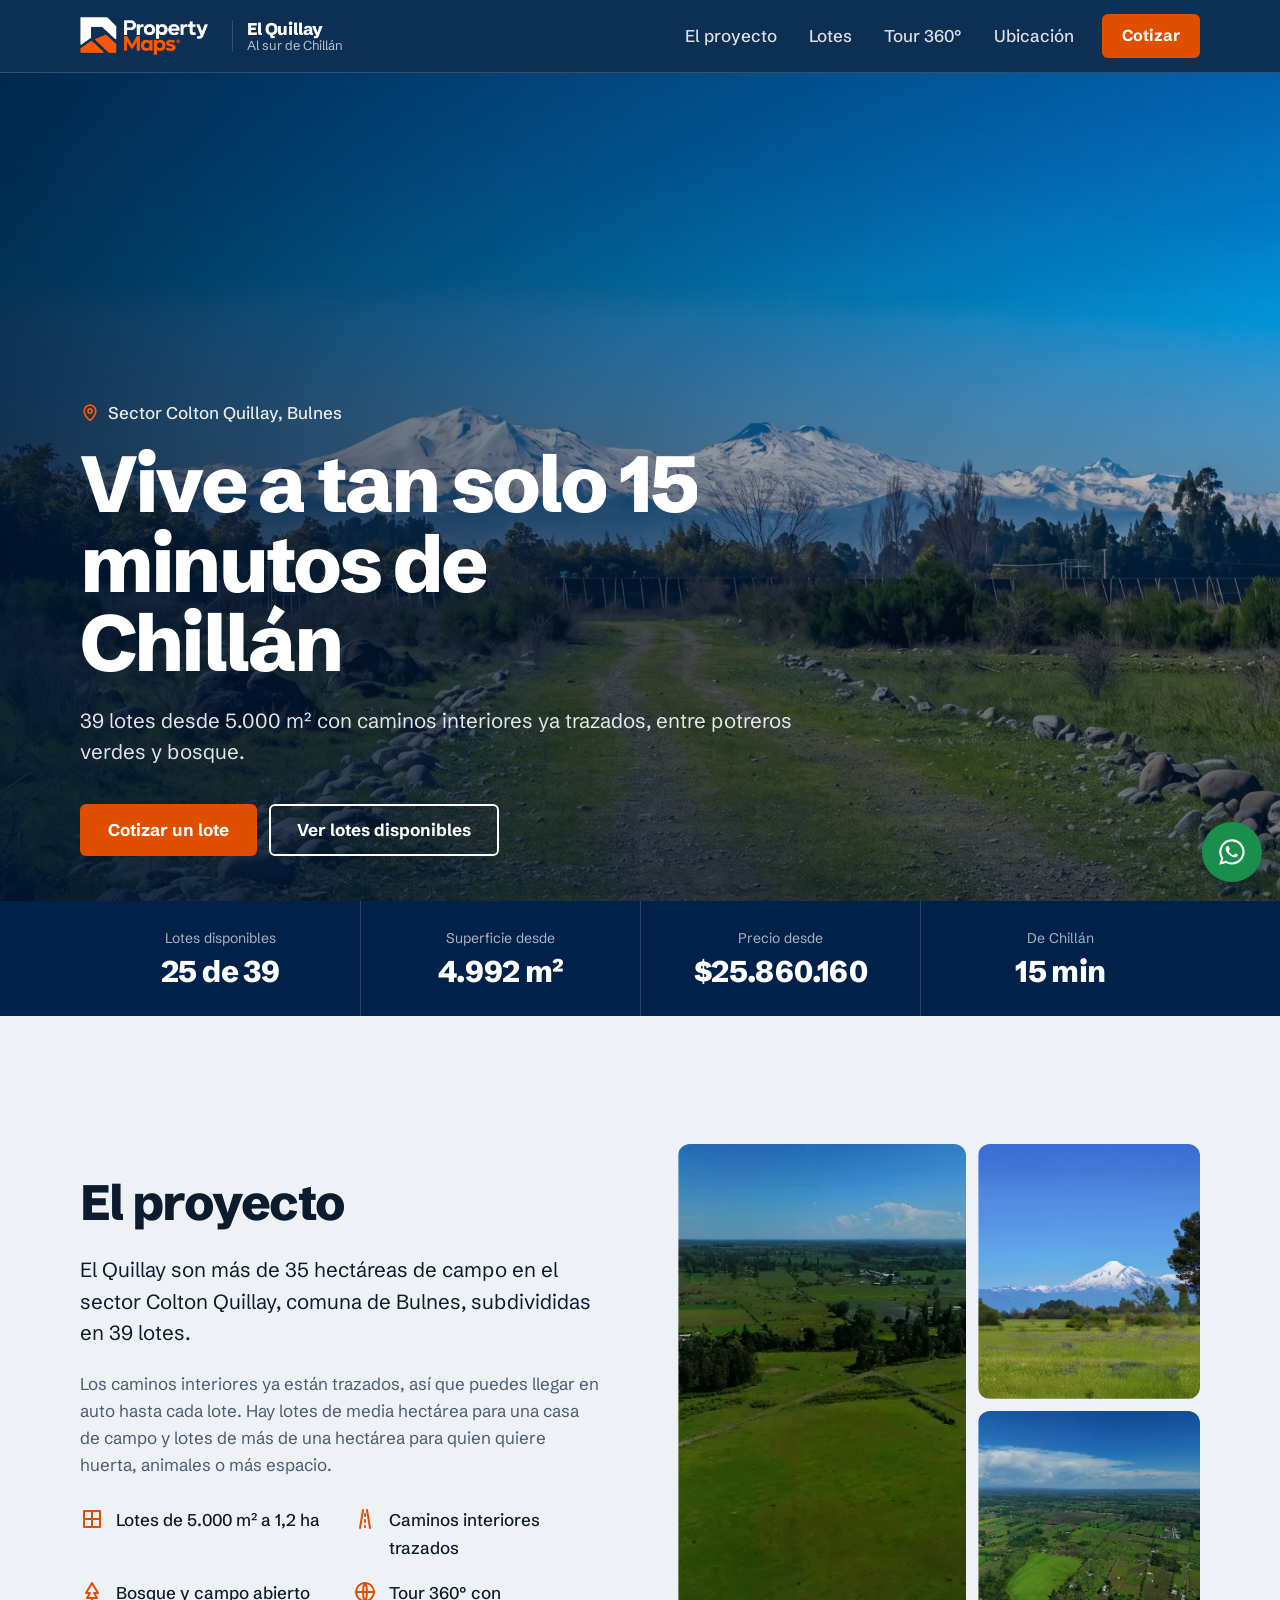
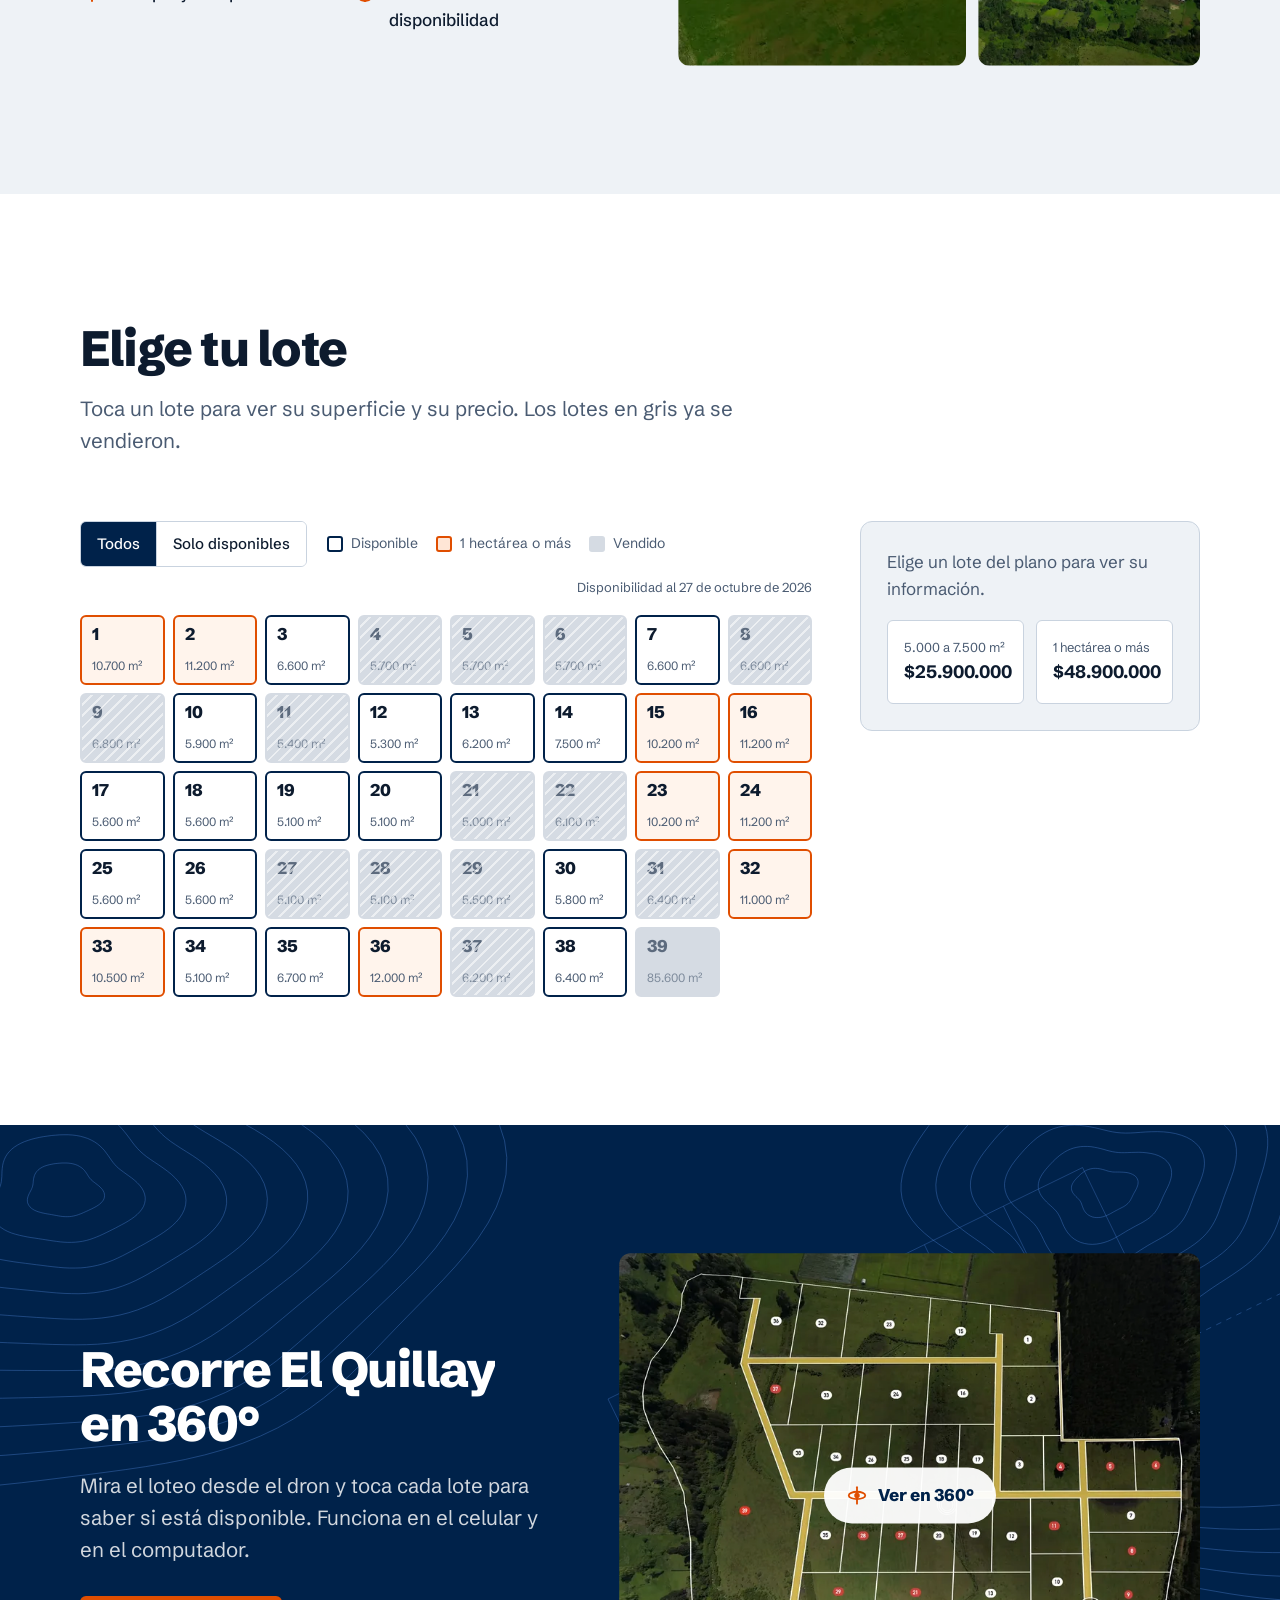
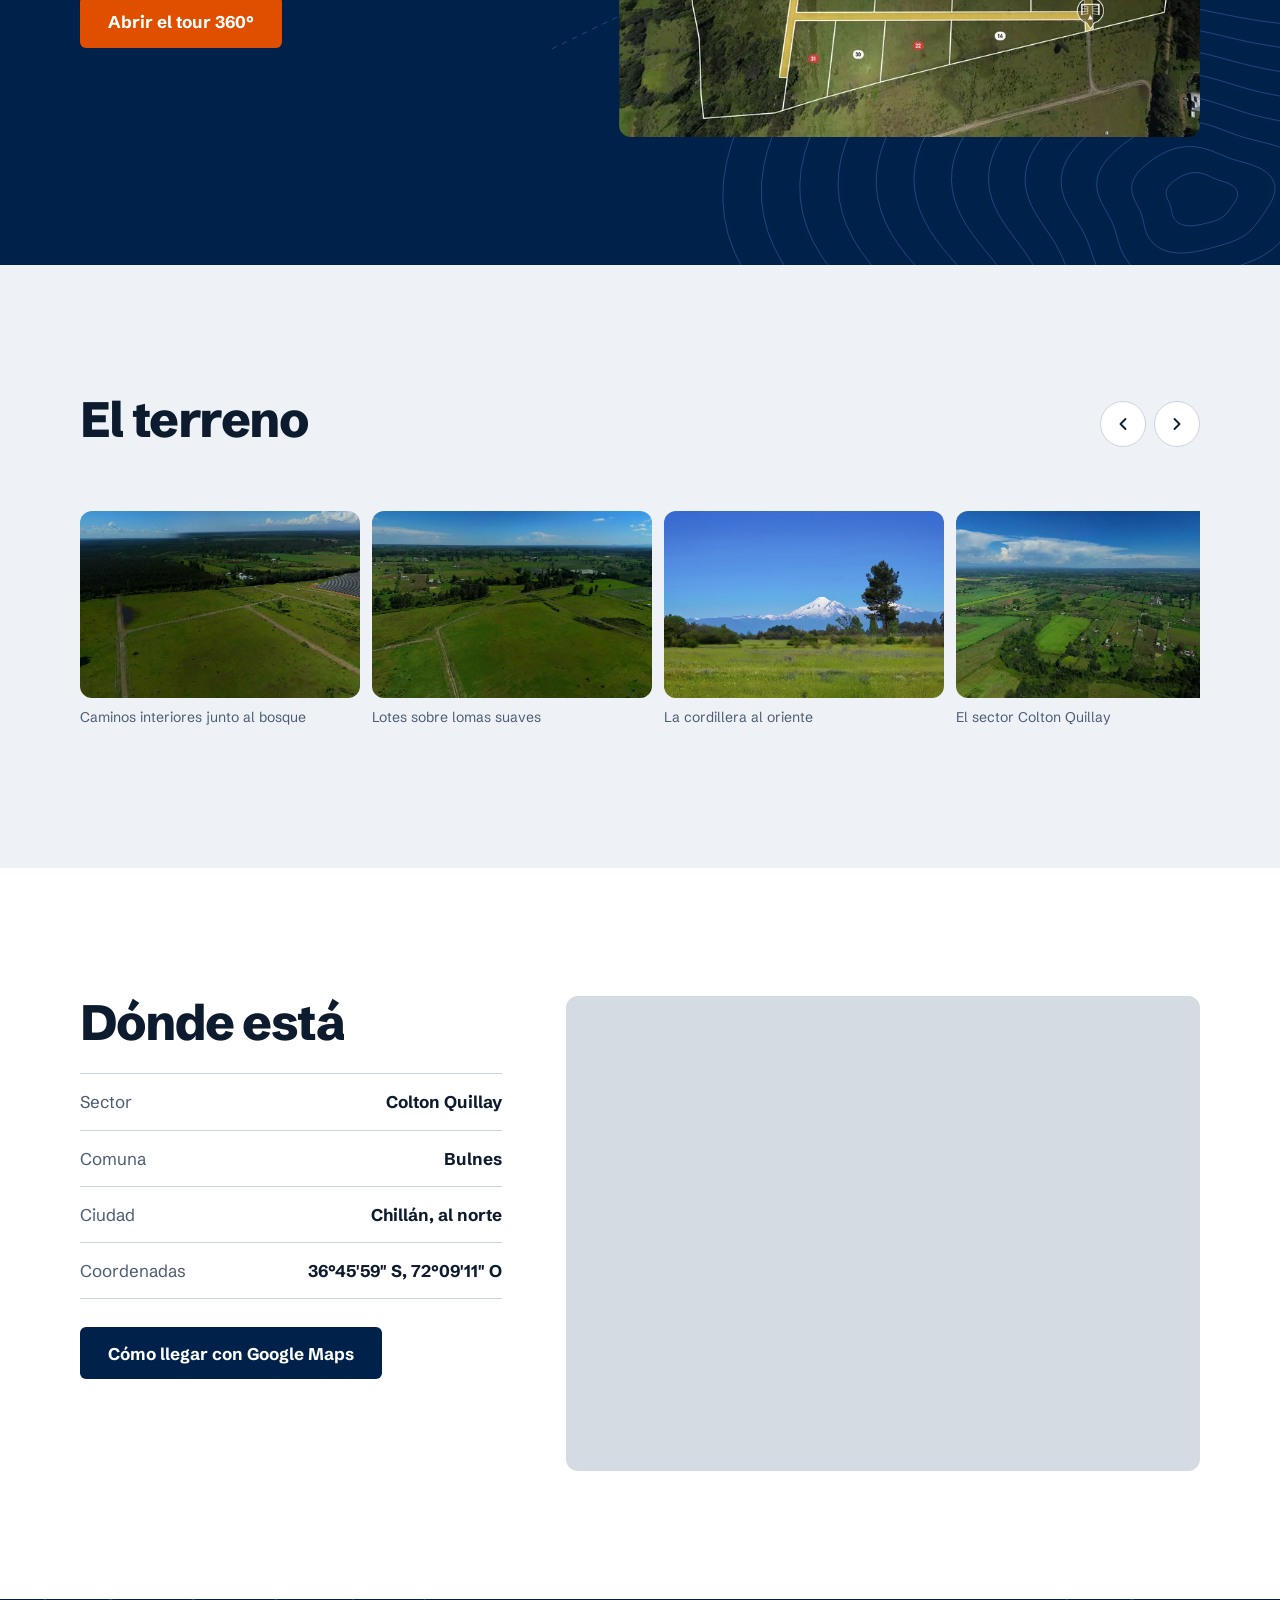
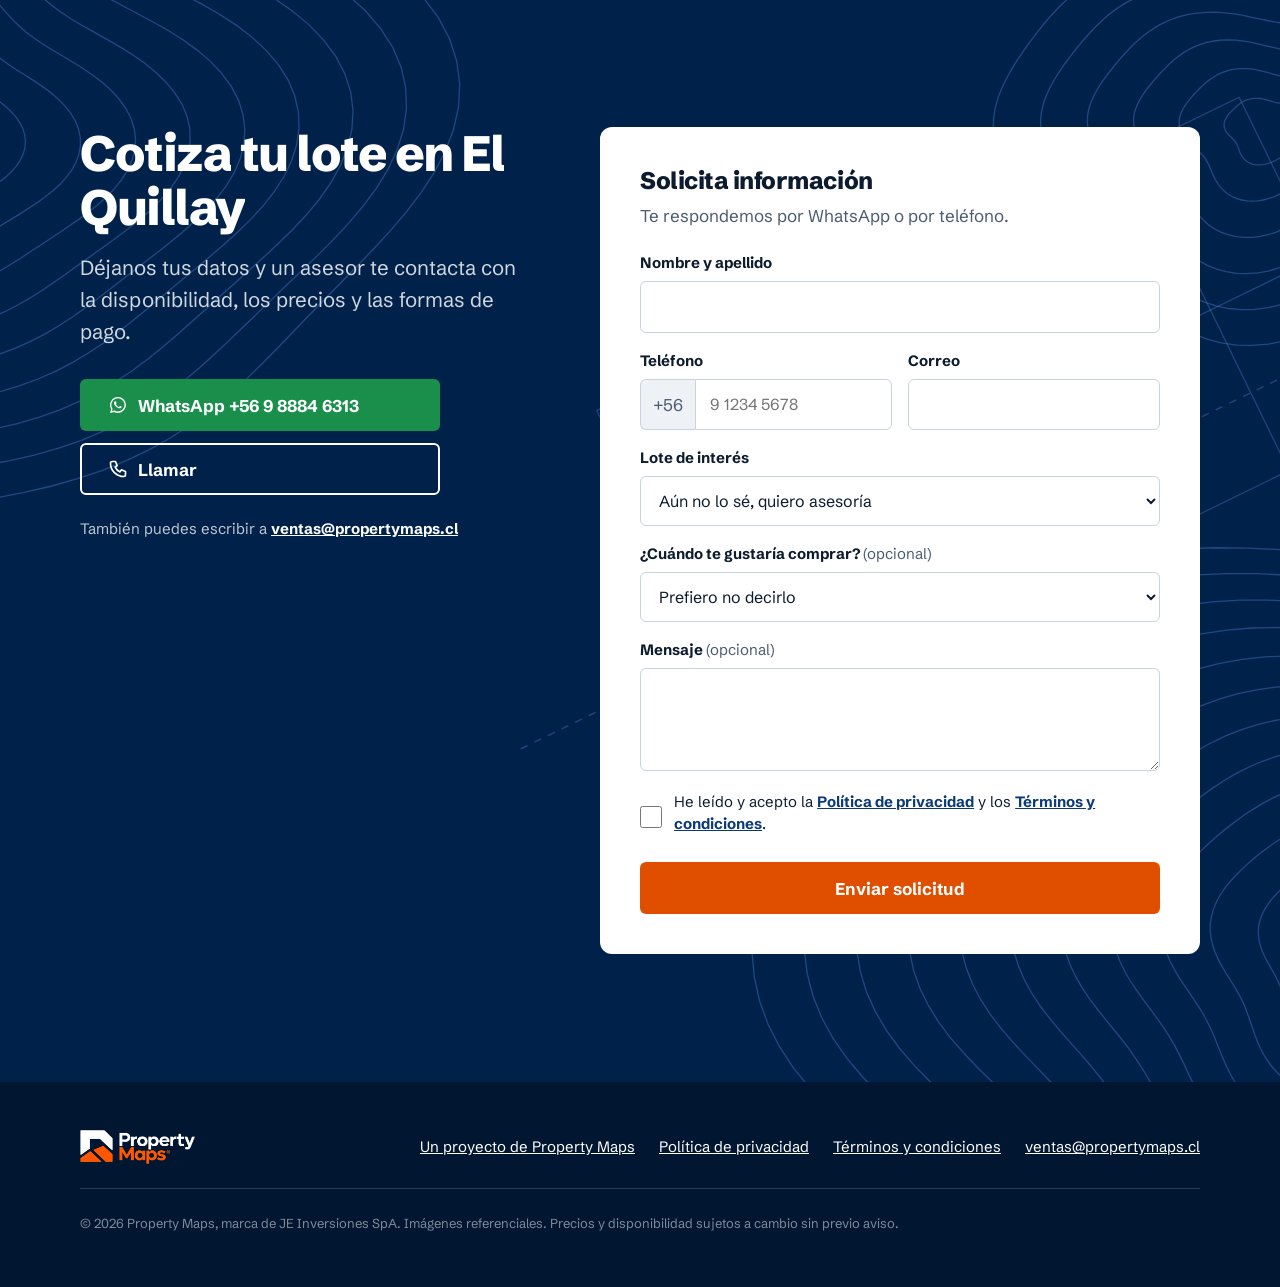
==== commit 63970e33: "El Quillay: foto del tour con el número de cada lote Reemplaza la cenital por la captura del tour co" ====
--- a/elquillay/index.html
+++ b/elquillay/index.html
@@ -195,7 +195,7 @@
           <a class="btn btn-primary" href="https://elquillay360.terraworks.cl/" target="_blank" rel="noopener">Abrir el tour 360°</a>
         </div>
         <a class="tour-preview" href="https://elquillay360.terraworks.cl/" target="_blank" rel="noopener" aria-label="Abrir el tour 360° de El Quillay">
-          <img src="../assets/img/eq-cenital.webp" alt="El loteo El Quillay visto desde arriba, con sus caminos interiores" loading="lazy">
+          <img src="../assets/img/eq-tour-lotes.webp" srcset="../assets/img/eq-tour-lotes-sm.webp 800w, ../assets/img/eq-tour-lotes.webp 1600w" sizes="(max-width: 860px) 100vw, 50vw" width="1600" height="1333" alt="El loteo El Quillay desde el dron, con el número de cada lote sobre la foto" loading="lazy">
           <span><svg viewBox="0 0 24 24" fill="none" stroke="currentColor" stroke-width="2" stroke-linecap="round" aria-hidden="true"><ellipse cx="12" cy="12" rx="9" ry="4"/><path d="M12 3v18"/><circle cx="12" cy="12" r="2" fill="currentColor"/></svg>Ver en 360°</span>
         </a>
       </div>
--- a/assets/css/site.css
+++ b/assets/css/site.css
@@ -496,7 +496,7 @@
 .tour { background: var(--navy); color: var(--white); overflow: hidden; }
 .tour .wrap { display: grid; grid-template-columns: minmax(0, 0.9fr) minmax(0, 1.1fr); gap: clamp(32px, 5vw, 72px); align-items: center; }
 .tour p.lead { color: rgba(255, 255, 255, 0.82); margin: 20px 0 30px; }
-.tour-preview { position: relative; display: block; border-radius: var(--radius-m); overflow: hidden; aspect-ratio: 1 / 1; max-height: 560px; width: 100%; text-decoration: none; }
+.tour-preview { position: relative; display: block; border-radius: var(--radius-m); overflow: hidden; aspect-ratio: 6 / 5; max-height: 560px; width: 100%; text-decoration: none; }
 .tour-preview img { width: 100%; height: 100%; object-fit: cover; transition: transform 0.6s cubic-bezier(0.2, 0.7, 0.2, 1); }
 .tour-preview:hover img { transform: scale(1.04); }
 .tour-preview span {
